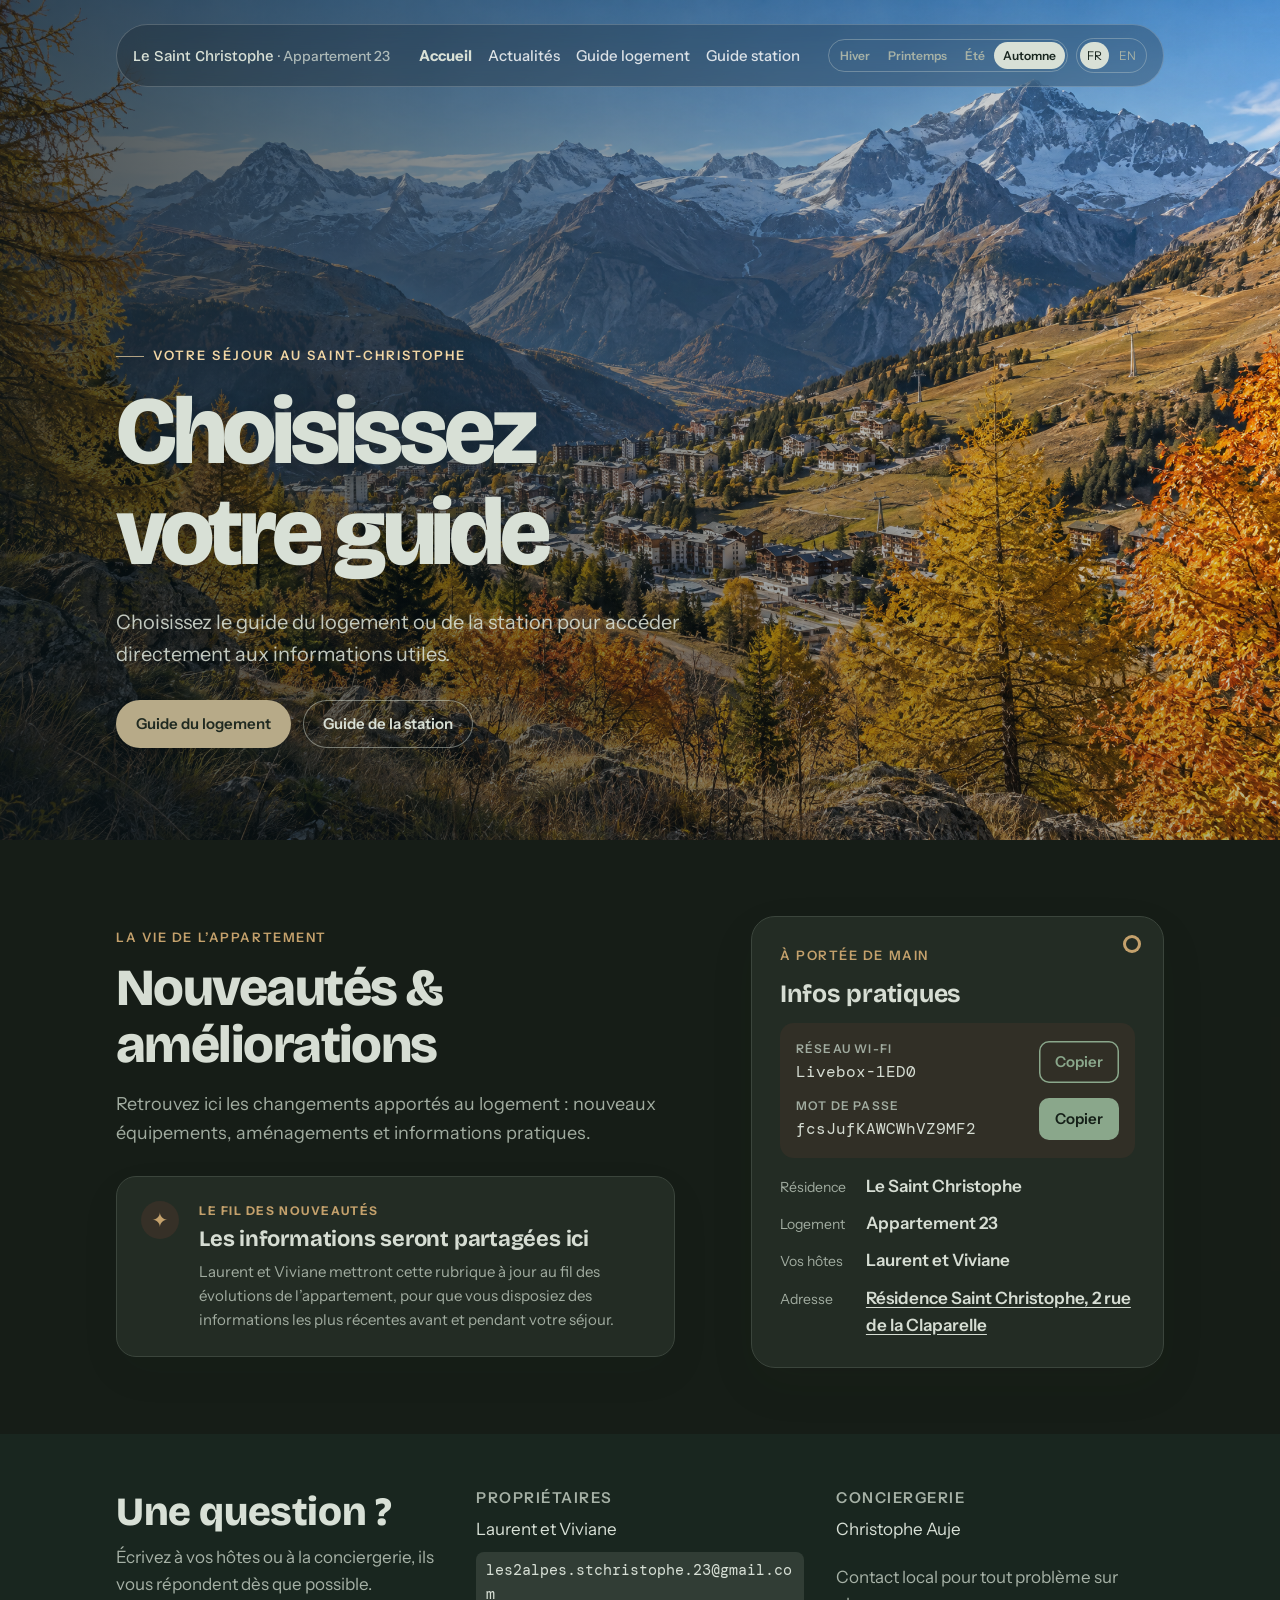
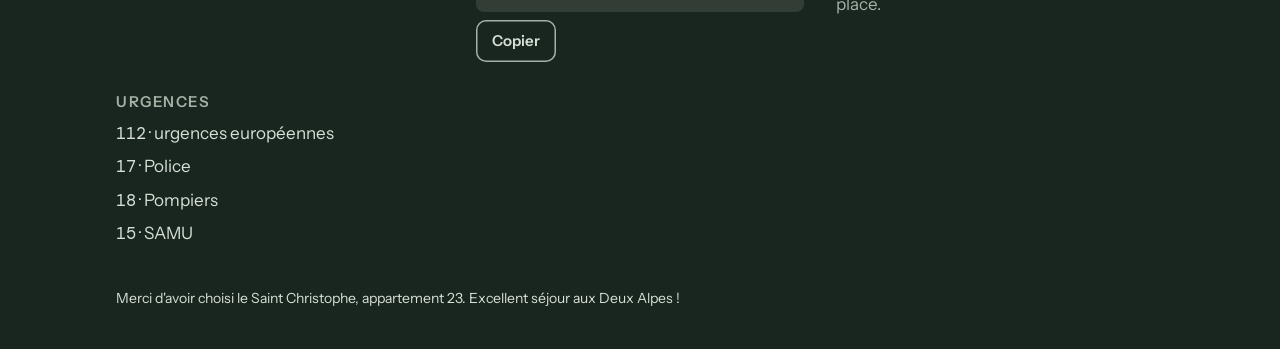
==== index.html @ 8acd06f2 "Add files via upload" ====
<!DOCTYPE html>
<html data-theme="dark" lang="fr"><head><meta charset="utf-8"/><meta content="width=device-width,initial-scale=1,viewport-fit=cover" name="viewport"/><meta content="Choisissez le guide du logement ou de la station, puis consultez les informations essentielles et les nouveautés de l’appartement 23." name="description"/><title>Le 23 — Appartement 23 · Les Deux Alpes</title><link href="https://fonts.googleapis.com" rel="preconnect"/><link crossorigin="" href="https://fonts.gstatic.com" rel="preconnect"/><link href="https://fonts.googleapis.com/css2?family=Bricolage+Grotesque:opsz,wght@12..96,500;12..96,700;12..96,800&amp;family=Instrument+Sans:wght@400;500;600&amp;family=DM+Mono:wght@500&amp;display=swap" rel="stylesheet"/><script src="assets/le23-season.js"></script><link href="assets/le23.css" rel="stylesheet"/></head><body><header class="hero" data-page="home" id="top">
<canvas aria-hidden="true" id="fx"></canvas>
<svg aria-hidden="true" class="ridges" preserveaspectratio="none" viewbox="0 0 1440 150">
<path d="M0,95 L110,48 L200,80 L320,22 L440,84 L550,52 L690,104 L830,38 L950,88 L1090,30 L1220,86 L1330,56 L1440,92 L1440,150 L0,150 Z" fill="var(--r1)"></path>
<g data-only="winter" fill="#FFFFFF" fill-opacity="0.92">
<path d="M110,48 L92,70 L104,65 L112,74 L122,64 L134,70 Z"></path>
<path d="M320,22 L296,52 L310,45 L320,58 L332,44 L346,52 Z"></path>
<path d="M830,38 L808,66 L822,60 L830,72 L842,59 L856,66 Z"></path>
<path d="M1090,30 L1066,60 L1080,53 L1090,66 L1102,52 L1116,60 Z"></path>
</g>
<path d="M0,118 Q180,84 360,112 T740,104 T1100,112 T1440,96 L1440,150 L0,150 Z" fill="var(--r2)"></path>
<path d="M0,142 Q360,118 720,138 T1440,128 L1440,150 L0,150 Z" fill="var(--bg)"></path>
</svg>
<div class="wrap">
<nav aria-label="Sections" class="nav">
<a class="brand" href="index.html#top">Le Saint Christophe <span>· Appartement 23</span></a>
<ul><li><a aria-current="page" href="index.html#top">Accueil</a></li><li><a href="index.html#actualites">Actualités</a></li><li><a href="logement.html#bienvenue">Guide logement</a></li><li><a href="station.html#alentours">Guide station</a></li></ul>
<div class="nav-controls">
<div aria-label="Saison" class="season-switch" role="group">
<button aria-pressed="false" data-season-btn="winter" type="button">Hiver</button>
<button aria-pressed="false" data-season-btn="spring" type="button">Printemps</button>
<button aria-pressed="false" data-season-btn="summer" type="button">Été</button>
<button aria-pressed="false" data-season-btn="autumn" type="button">Automne</button>
</div>
<div aria-label="Language" class="lang-switch" role="group"><button aria-pressed="true" data-lang-btn="fr" type="button">FR</button><button aria-pressed="false" data-lang-btn="en" type="button">EN</button></div>
</div>
</nav>
<div class="hero-grid">
<div class="hero-copy">
<p class="eyebrow">Votre séjour au Saint-Christophe</p>
<h1>Choisissez votre guide</h1>
<p class="lead">Choisissez le guide du logement ou de la station pour accéder directement aux informations utiles.</p>
<div class="hero-actions">
<a class="btn" href="logement.html#bienvenue">Guide du logement</a>
<a class="btn ghost" href="station.html#alentours">Guide de la station</a>
</div>
</div>
</div>
</div>
</header><nav aria-label="Navigation principale mobile" class="mobile-action-bar"><a href="index.html#top">Accueil</a><a href="logement.html#bienvenue">Logement</a><a href="station.html#alentours">Station</a><a href="station.html#urgence">Urgence</a></nav><main><section aria-labelledby="updates-title" class="band updates-section" id="actualites">
<div class="wrap updates-layout">
<div class="updates-copy">
<p class="eyebrow">La vie de l’appartement</p>
<h2 id="updates-title">Nouveautés &amp; améliorations</h2>
<p class="updates-intro">Retrouvez ici les changements apportés au logement : nouveaux équipements, aménagements et informations pratiques.</p>
<article class="update-card">
<span aria-hidden="true" class="update-mark">✦</span>
<div>
<p class="update-kicker">Le fil des nouveautés</p>
<h3>Les informations seront partagées ici</h3>
<p>Laurent et Viviane mettront cette rubrique à jour au fil des évolutions de l’appartement, pour que vous disposiez des informations les plus récentes avant et pendant votre séjour.</p>
</div>
</article>
</div>
<aside aria-label="Wi-Fi et infos du séjour" class="keytag">
<p class="eyebrow">À portée de main</p>
<h2>Infos pratiques</h2>
<div class="wifi-box">
<div class="wifi-row">
<div><small>Réseau Wi-Fi</small><span class="val">Livebox-1ED0</span></div>
<button class="btn ghost" data-copy="Livebox-1ED0" type="button">Copier</button>
</div>
<div class="wifi-row">
<div><small>Mot de passe</small><span class="val">fcsJufKAWCWhVZ9MF2</span></div>
<button class="btn" data-copy="fcsJufKAWCWhVZ9MF2" type="button">Copier</button>
</div>
</div>
<dl>
<dt>Résidence</dt><dd>Le Saint Christophe</dd>
<dt>Logement</dt><dd>Appartement 23</dd>
<dt>Vos hôtes</dt><dd>Laurent et Viviane</dd>
<dt>Adresse</dt><dd><a href="https://www.google.com/maps/dir/?api=1&amp;destination=Residence%20Saint%20Christophe%202%20rue%20de%20la%20Claparelle%2038860%20Les%20Deux%20Alpes" rel="noopener" target="_blank">Résidence Saint Christophe, 2 rue de la Claparelle</a></dd></dl>
</aside>
</div>
</section></main><footer class="contact" id="contact">
<div class="wrap">
<div class="contact-grid">
<div>
<h2>Une question ?</h2>
<p style="margin-top:10px; color: var(--hero-muted)">Écrivez à vos hôtes ou à la conciergerie, ils vous répondent dès que possible.</p>
</div>
<div>
<h3>Propriétaires</h3>
<p>Laurent et Viviane</p>
<div class="copy-line" style="margin-top:8px"><span class="mono">les2alpes.stchristophe.23@gmail.com</span><button class="btn ghost" data-copy="les2alpes.stchristophe.23@gmail.com" type="button">Copier</button></div>
</div>
<div>
<h3>Conciergerie</h3>
<p>Christophe Auje</p>
<p style="margin-top:20px"><span style="color: var(--hero-muted)">Contact local pour tout problème sur place.</span></p>
</div>
<div>
<h3>Urgences</h3>
<ul>
<li><span class="num">112</span> · urgences européennes</li>
<li><span class="num">17</span> · Police</li>
<li><span class="num">18</span> · Pompiers</li>
<li><span class="num">15</span> · SAMU</li>
</ul>
</div>
</div>
<p class="fine">Merci d'avoir choisi le Saint Christophe, appartement 23. Excellent séjour aux Deux Alpes !</p>
</div>
</footer><script src="assets/le23.js"></script><script src="assets/le23-parallax.js"></script></body></html>
---- assets/le23.css ----
:root{color-scheme:light;box-sizing:border-box;padding-top:env(safe-area-inset-top,0px);padding-bottom:env(safe-area-inset-bottom,0px)}html{scroll-padding-top:env(safe-area-inset-top,0px)}body{margin:0;padding:0;font:14px -apple-system,BlinkMacSystemFont,sans-serif;background:#fff;color:#000}img{max-width:100%}[hidden]:not([hidden=until-found i]){display:none!important}




/* Concept : livret d'accueil posé sur les crêtes des 2 Alpes. Bandeau montagne qui change avec la saison (neige l'hiver, soleil l'été), étiquette Wi-Fi en laiton, guide des appareils en onglets, frise d'arrivée. */
:root {
  --bg: #F2F4F0;
  --surface: #FFFFFF;
  --ink: #14261F;
  --muted: #566860;
  --line: #D5DCD4;
  --accent: #1F5E4B;
  --on-accent: #FFFFFF;
  --brass: #B9820F;
  --brass-soft: #F4E7C6;
  --hero-bg: #14304A;
  --hero-ink: #F4F6F8;
  --hero-muted: #B3C7DA;
  --r1: #1D4262;
  --r2: #8FB0C8;
  --font-display: "Bricolage Grotesque", "Trebuchet MS", system-ui, sans-serif;
  --font-body: "Instrument Sans", system-ui, -apple-system, "Segoe UI", sans-serif;
  --font-mono: "DM Mono", ui-monospace, "SFMono-Regular", Menlo, monospace;
}
@media (prefers-color-scheme: dark) {
  :root:not([data-theme="light"]) {
    --bg: #0F1A16; --surface: #16251F; --ink: #E8EEE9; --muted: #9BAFA5; --line: #2A3B34;
    --accent: #6FC4A5; --on-accent: #0F1A16; --brass: #E3B04B; --brass-soft: #3A2F14;
    --hero-bg: #0A1A2B; --hero-ink: #E8EEF3; --hero-muted: #8CA5BC; --r1: #0F2740; --r2: #3A5870;
    color-scheme: dark;
  }
}
:root[data-theme="dark"] {
  --bg: #0F1A16; --surface: #16251F; --ink: #E8EEE9; --muted: #9BAFA5; --line: #2A3B34;
  --accent: #6FC4A5; --on-accent: #0F1A16; --brass: #E3B04B; --brass-soft: #3A2F14;
  --hero-bg: #0A1A2B; --hero-ink: #E8EEF3; --hero-muted: #8CA5BC; --r1: #0F2740; --r2: #3A5870;
  color-scheme: dark;
}
/* Saisons : quatre photos locales des 2 Alpes, choisies automatiquement selon la date. */
:root[data-mode="winter"] { --hero-bg: #14304A; --hero-muted: #B3C7DA; --r1: #1D4262; --r2: #8FB0C8; }
:root[data-mode="summer"] { --hero-bg: #1F6C88; --hero-muted: #D6ECF3; --r1: #2B7E7A; --r2: #4DA066; }
:root[data-season="winter"] { --hero-image: url("les-2-alpes-pistes.jpg"); }
:root[data-season="spring"] { --hero-image: url("les-2-alpes-panorama.jpg"); }
:root[data-season="summer"] { --hero-image: url("les-2-alpes-randonnee.jpg"); }
:root[data-season="autumn"] { --hero-image: url("les-2-alpes-automne-hd.webp"); }
:root[data-season="winter"] { --site-bg: url("les-2-alpes-pistes.jpg"); }
:root[data-season="spring"] { --site-bg: url("les-2-alpes-panorama.jpg"); }
:root[data-season="summer"] { --site-bg: url("les-2-alpes-randonnee.jpg"); }
:root[data-season="autumn"] { --site-bg: url("les-2-alpes-automne-hd.webp"); }
@media (prefers-color-scheme: dark) {
  :root:not([data-theme="light"])[data-season="winter"] { --hero-bg: #0A1A2B; --hero-muted: #8CA5BC; --r1: #0F2740; --r2: #3A5870; }
  :root:not([data-theme="light"])[data-season="summer"] { --hero-bg: #0E3548; --hero-muted: #9FC6D4; --r1: #14485A; --r2: #2B6B49; }
}
:root[data-theme="dark"][data-season="winter"] { --hero-bg: #0A1A2B; --hero-muted: #8CA5BC; --r1: #0F2740; --r2: #3A5870; }
:root[data-theme="dark"][data-season="summer"] { --hero-bg: #0E3548; --hero-muted: #9FC6D4; --r1: #14485A; --r2: #2B6B49; }

:root[data-mode="winter"] [data-only="summer"],
:root[data-mode="summer"] [data-only="winter"] { display: none !important; }

*, *::before, *::after { box-sizing: border-box; }
html { scroll-behavior: smooth; }
html { background: var(--bg); }
body {
  position: relative; isolation: isolate; background: transparent; color: var(--ink);
  font-family: var(--font-body); font-size: 17px; line-height: 1.6;
}
body::before { content: ""; position: fixed; inset: 0; z-index: -1; pointer-events: none; background-image: linear-gradient(rgba(242,244,240,.54), rgba(242,244,240,.54)), var(--site-bg); background-size: cover; background-position: center; opacity: .68; }
:root[data-theme="dark"] body::before { background-image: linear-gradient(rgba(15,26,22,.62), rgba(15,26,22,.62)), var(--site-bg); }
.band:not(.alt) { background-color: color-mix(in srgb, var(--bg) 70%, transparent); }

h1, h2, h3 { font-family: var(--font-display); line-height: 1.1; margin: 0; text-wrap: balance; letter-spacing: -0.01em; }
p { margin: 0; }
a { color: var(--accent); }
:focus-visible { outline: 3px solid var(--brass); outline-offset: 3px; border-radius: 4px; }

.wrap {
  width: 100%; max-width: 1080px; margin-inline: auto;
  padding-left: max(16px, env(safe-area-inset-left, 0px));
  padding-right: max(16px, env(safe-area-inset-right, 0px));
}
.band { padding-block: 72px; }
.eyebrow {
  font-size: 13px; font-weight: 600; letter-spacing: 0.12em; text-transform: uppercase;
  color: var(--brass); margin-bottom: 12px;
}
.section-head { display: grid; gap: 12px; margin-bottom: 36px; max-width: 62ch; }
.section-head h2 { font-size: clamp(30px, 5vw, 44px); font-weight: 800; }
.section-head p { color: var(--muted); }
.alt { background: color-mix(in srgb, var(--accent) 7%, var(--bg)); }

/* Hero */
.hero .eyebrow { display: inline-flex; align-items: center; gap: 9px; }
.hero .eyebrow::before { content: ""; width: 28px; height: 1px; background: currentColor; opacity: .7; }
.hero h1 { text-shadow: 0 4px 24px rgba(0,0,0,.22); }
.hero .facts li { background: rgba(255,255,255,.08); backdrop-filter: blur(8px); }
.hero { background: var(--hero-bg); color: var(--hero-ink); padding-block: 28px 150px; position: relative; overflow: hidden; isolation: isolate; background-image: linear-gradient(90deg, rgba(8, 23, 31, .82) 0%, rgba(8, 23, 31, .55) 46%, rgba(8, 23, 31, .18) 100%), var(--hero-image); background-size: cover; background-position: center; transition: background-image .6s ease, background-color .6s ease; }
.hero > .wrap { position: relative; z-index: 1; }
.ridges { position: absolute; left: 0; right: 0; bottom: -1px; width: 100%; height: 150px; z-index: 0; display: block; }
#fx { position: absolute; inset: 0; width: 100%; height: 100%; z-index: 0; pointer-events: none; }
.nav { display: flex; flex-wrap: wrap; gap: 10px 22px; align-items: center; justify-content: space-between; margin-bottom: 56px; }
.brand { font-family: var(--font-display); font-weight: 800; font-size: 20px; }
.nav ul { display: flex; flex-wrap: wrap; gap: 4px 18px; list-style: none; margin: 0; padding: 0; }
.nav a { color: var(--hero-muted); text-decoration: none; font-size: 15px; font-weight: 500; }
.nav a:hover { color: var(--hero-ink); }
.season-switch { display: inline-flex; border: 1px solid color-mix(in srgb, var(--hero-ink) 32%, transparent); border-radius: 999px; padding: 3px; }
.season-switch button { font: inherit; font-size: 14px; font-weight: 600; background: none; border: 0; color: var(--hero-muted); padding: 5px 16px; border-radius: 999px; cursor: pointer; }
.season-switch button[aria-pressed="true"] { background: var(--hero-ink); color: var(--hero-bg); }
.hero-grid { display: grid; grid-template-columns: minmax(0, 1.25fr) minmax(0, 1fr); gap: 48px; align-items: center; }
.hero h1 { font-size: clamp(42px, 7.4vw, 78px); font-weight: 800; letter-spacing: -0.03em; }
.hero .lead { margin-top: 20px; color: var(--hero-muted); max-width: 46ch; font-size: 19px; }
.hero .facts { display: flex; flex-wrap: wrap; gap: 8px; margin-top: 28px; padding: 0; list-style: none; }
.hero .facts li { border: 1px solid color-mix(in srgb, var(--hero-ink) 28%, transparent); border-radius: 999px; padding: 6px 14px; font-size: 14px; }

.keytag {
  background: var(--surface); color: var(--ink); border-radius: 22px; padding: 28px;
  position: relative; display: grid; gap: 18px; min-width: 0;
  box-shadow: 0 18px 40px rgba(0,0,0,0.28);
}
.keytag::before {
  content: ""; position: absolute; top: 18px; right: 22px; width: 18px; height: 18px;
  border-radius: 50%; background: var(--hero-bg); box-shadow: inset 0 0 0 3px var(--brass);
}
.keytag h2 { font-size: 22px; font-weight: 700; }
.keytag dl { margin: 0; display: grid; grid-template-columns: auto minmax(0, 1fr); gap: 10px 20px; align-items: baseline; }
.keytag dt { color: var(--muted); font-size: 14px; }
.keytag dd { margin: 0; font-weight: 600; }
.wifi-box { display: grid; gap: 10px; background: var(--brass-soft); border-radius: 14px; padding: 16px; }
.wifi-box small { display: block; font-size: 12px; letter-spacing: .1em; text-transform: uppercase; color: var(--muted); font-weight: 600; }
.wifi-row { display: flex; align-items: center; justify-content: space-between; gap: 10px; flex-wrap: wrap; }
.wifi-row .val { font-family: var(--font-mono); font-size: 16px; overflow-wrap: anywhere; min-width: 0; }

.btn {
  font: inherit; font-weight: 600; font-size: 15px; cursor: pointer;
  background: var(--accent); color: var(--on-accent); border: 0; border-radius: 10px; padding: 9px 16px;
}
.btn.ghost { background: transparent; color: var(--accent); box-shadow: inset 0 0 0 1.5px var(--accent); }
.btn:hover { filter: brightness(1.08); }
.btn[data-done="true"] { background: var(--brass); color: #fff; }


/* Galerie photo : visuels locaux haute définition, avec recadrage propre et léger zoom au survol. */
.photo-gallery { padding-top: 18px; }
.photo-gallery .section-head { margin-bottom: 22px; }
.photo-grid { display: grid; grid-template-columns: 1.15fr .85fr .85fr; gap: 14px; }
.photo-card { margin: 0; min-width: 0; overflow: hidden; background: var(--surface); border: 1px solid var(--line); border-radius: 18px; box-shadow: 0 12px 30px rgba(20,38,31,.08); }
.photo-card img { display: block; width: 100%; height: 210px; object-fit: cover; transition: transform .55s ease; }
.photo-card:first-child img { height: 290px; }
.photo-card:hover img { transform: scale(1.035); }
.photo-card figcaption { padding: 13px 15px 15px; color: var(--muted); font-size: 14px; }
.photo-card figcaption strong { display: block; margin-bottom: 3px; color: var(--ink); font-family: var(--font-display); font-size: 16px; }
.photo-feature { display: grid; grid-template-columns: minmax(0, 1.2fr) minmax(220px, .8fr); gap: 22px; align-items: stretch; margin-top: 22px; }
.photo-feature img { width: 100%; height: 220px; display: block; object-fit: cover; border-radius: 18px; box-shadow: 0 12px 28px rgba(20,38,31,.12); }
.photo-feature figcaption { display: grid; align-content: center; padding: 22px; border-radius: 18px; background: var(--surface); border: 1px solid var(--line); color: var(--muted); }
.photo-feature figcaption strong { display: block; margin-bottom: 7px; color: var(--ink); font-family: var(--font-display); font-size: 22px; }
@media (max-width: 760px) { .photo-grid, .photo-feature { grid-template-columns: 1fr; } .photo-card img, .photo-card:first-child img, .photo-feature img { height: 220px; } }
@media (prefers-reduced-motion: reduce) { .photo-card img { transition: none; } }
:root[data-season="winter"] [data-photo-season]:not([data-photo-season="winter"]),
:root[data-season="spring"] [data-photo-season]:not([data-photo-season="spring"]),
:root[data-season="summer"] [data-photo-season]:not([data-photo-season="summer"]),
:root[data-season="autumn"] [data-photo-season]:not([data-photo-season="autumn"]) { display: none !important; }
.photo-gallery .photo-card img { height: clamp(260px, 38vw, 440px); }
.photo-gallery .photo-card { max-width: 940px; margin-inline: auto; }


.photo-grid-extra { grid-template-columns: repeat(3, minmax(0, 1fr)); max-width: none !important; }
.photo-grid-extra .photo-card img, .photo-grid-extra .photo-card:first-child img { height: 250px; }
@media (max-width: 760px) { .photo-grid-extra { grid-template-columns: 1fr; } .photo-grid-extra .photo-card img, .photo-grid-extra .photo-card:first-child img { height: 230px; } }


.photo-controls { display: flex; flex-wrap: wrap; align-items: center; gap: 8px; margin-top: 16px; }
.photo-controls button { font: inherit; border: 1px solid var(--line); border-radius: 999px; padding: 7px 12px; background: var(--surface); color: var(--ink); cursor: pointer; }
.photo-controls button:hover { border-color: var(--accent); color: var(--accent); }
#photo-indicator { color: var(--muted); font-size: 14px; min-width: 86px; }
body::before { transition: opacity .38s ease; }
body.photo-changing::before { opacity: 0; }
.weather-live { display: grid; grid-template-columns: minmax(0,1fr) auto; gap: 20px; align-items: center; margin-bottom: 18px; padding: 22px; border: 1px solid var(--line); border-radius: 16px; background: var(--surface); }
.weather-live h3 { margin: 7px 0 5px; font-size: 27px; }
.weather-value { font-family: var(--font-display); font-size: 42px; font-weight: 800; color: var(--accent); white-space: nowrap; }
.weather-meta { color: var(--muted); font-size: 14px; }
.weather-live-actions { display: flex; flex-wrap: wrap; gap: 9px; margin-top: 14px; }
.weather-live-actions a { text-decoration: none; }
.mobile-action-bar { display: none; }
@media (max-width: 760px) {
  body { padding-bottom: 76px; }
  .weather-live { grid-template-columns: 1fr; }
  .mobile-action-bar { position: fixed; z-index: 50; display: grid; grid-template-columns: repeat(4, 1fr); gap: 5px; left: 0; right: 0; bottom: 0; padding: 8px max(8px, env(safe-area-inset-left)) calc(8px + env(safe-area-inset-bottom, 0px)) max(8px, env(safe-area-inset-right)); background: color-mix(in srgb, var(--surface) 94%, transparent); border-top: 1px solid var(--line); box-shadow: 0 -8px 22px rgba(20,38,31,.12); backdrop-filter: blur(12px); }
  .mobile-action-bar a { min-width: 0; padding: 8px 4px; border-radius: 9px; color: var(--accent); text-align: center; text-decoration: none; font-size: 11px; font-weight: 700; line-height: 1.15; }
  .mobile-action-bar a:last-child { color: #fff; background: #B42318; }
}

/* Mot de bienvenue */
.letter { display: grid; grid-template-columns: minmax(0, 0.8fr) minmax(0, 1.4fr); gap: 56px; align-items: start; }
.letter h2 { font-size: clamp(34px, 5.4vw, 54px); font-weight: 800; }
.letter .body { display: grid; gap: 18px; font-size: 20px; line-height: 1.6; max-width: 56ch; }
.letter .body p:first-child { font-family: var(--font-display); font-weight: 700; font-size: 26px; line-height: 1.25; }
.sign { font-family: var(--font-display); font-weight: 800; font-size: 22px; }
.mail-line { display: flex; flex-wrap: wrap; gap: 8px; align-items: center; }

/* Arrivée : frise */
.steps { list-style: none; margin: 0; padding: 0; display: grid; gap: 0; max-width: 760px; }
.step { display: grid; grid-template-columns: 84px minmax(0, 1fr); gap: 20px; position: relative; padding-bottom: 36px; }
.step:last-child { padding-bottom: 0; }
.step::before { content: ""; position: absolute; left: 41px; top: 44px; bottom: 0; width: 2px; background: var(--line); }
.step:last-child::before { display: none; }
.when {
  width: 84px; height: 44px; border-radius: 12px; background: var(--accent); color: var(--on-accent);
  display: grid; place-items: center; font-family: var(--font-mono); font-size: 13px; position: relative; z-index: 1;
}
.step h3 { font-size: 22px; font-weight: 700; margin-bottom: 6px; padding-top: 6px; }
.step p { color: var(--muted); }
.step p strong { color: var(--ink); }

/* Cartes génériques */
.cards { display: grid; grid-template-columns: repeat(auto-fit, minmax(min(100%, 290px), 1fr)); gap: 16px; }
.card { background: var(--surface); border: 1px solid var(--line); border-radius: 16px; padding: 24px; display: grid; gap: 10px; align-content: start; min-width: 0; }
.card h3 { font-size: 20px; font-weight: 700; }
.card p, .card li { color: var(--muted); font-size: 16px; }
.card ul { margin: 0; padding-left: 18px; display: grid; gap: 4px; }
.card .tag { font-size: 12px; letter-spacing: .1em; text-transform: uppercase; font-weight: 600; color: var(--brass); }
.mono { font-family: var(--font-mono); font-size: 15px; color: var(--ink); background: var(--bg); border-radius: 8px; padding: 6px 10px; display: inline-block; overflow-wrap: anywhere; }
.copy-line { display: flex; flex-wrap: wrap; gap: 8px; align-items: center; }

/* Guide des appareils */
.energy { display: flex; flex-wrap: wrap; align-items: center; gap: 8px 16px; background: var(--brass-soft); border-radius: 14px; padding: 14px 18px; margin-bottom: 24px; }
.energy b { font-family: var(--font-display); font-size: 17px; }
.energy .slot { font-family: var(--font-mono); font-size: 15px; background: var(--surface); border-radius: 8px; padding: 3px 10px; }
.guide { display: grid; grid-template-columns: 240px minmax(0, 1fr); gap: 24px; align-items: start; }
.tablist { display: grid; gap: 6px; }
.tab { font: inherit; text-align: left; cursor: pointer; background: transparent; color: var(--ink); border: 1px solid var(--line); border-radius: 12px; padding: 12px 16px; display: grid; gap: 0; }
.tab span { font-family: var(--font-display); font-weight: 700; font-size: 17px; }
.tab small { color: var(--muted); font-size: 13px; }
.tab:hover { border-color: var(--accent); }
.tab[aria-selected="true"] { background: var(--accent); color: var(--on-accent); border-color: var(--accent); }
.tab[aria-selected="true"] small { color: color-mix(in srgb, var(--on-accent) 80%, transparent); }
.panel { background: var(--surface); border: 1px solid var(--line); border-radius: 18px; padding: 32px; min-width: 0; display: grid; gap: 20px; }
.panel h3 { font-size: 28px; font-weight: 800; }
.panel .brandtag { font-family: var(--font-mono); font-size: 13px; color: var(--muted); display: block; margin-top: 6px; }
.mini-steps { list-style: none; margin: 0; padding: 0; display: grid; gap: 14px; counter-reset: s; }
.mini-steps > li { counter-increment: s; display: grid; grid-template-columns: 34px minmax(0, 1fr); gap: 14px; align-items: start; }
.mini-steps > li::before { content: counter(s); width: 34px; height: 34px; border-radius: 50%; background: color-mix(in srgb, var(--accent) 14%, var(--surface)); color: var(--accent); display: grid; place-items: center; font-family: var(--font-mono); font-size: 14px; }
.mini-steps b { display: block; }
.mini-steps span, .panel p { color: var(--muted); }
.mini-steps ul { margin: 6px 0 0; padding-left: 18px; color: var(--muted); display: grid; gap: 2px; }
.tip { background: var(--brass-soft); border-radius: 12px; padding: 14px 18px; display: grid; gap: 2px; }
.tip b { font-size: 12px; letter-spacing: .1em; text-transform: uppercase; color: var(--brass); }
.tip span { color: var(--ink); }
.stats { display: grid; grid-template-columns: repeat(auto-fit, minmax(min(100%, 200px), 1fr)); gap: 12px; }
.stat { background: color-mix(in srgb, var(--accent) 9%, var(--surface)); border-radius: 14px; padding: 16px 18px; display: grid; gap: 2px; }
.stat b { font-family: var(--font-display); font-size: 40px; line-height: 1; font-weight: 800; color: var(--accent); }
.stat span { color: var(--muted); font-size: 15px; }
.modes { display: grid; grid-template-columns: repeat(auto-fit, minmax(min(100%, 200px), 1fr)); gap: 12px; }
.mode { border: 1px solid var(--line); border-radius: 12px; padding: 14px 16px; display: grid; gap: 2px; }
.mode b { font-family: var(--font-display); font-size: 17px; }
.mode span { color: var(--muted); font-size: 15px; }
.zones { display: grid; gap: 10px; }
.zones div { display: grid; grid-template-columns: 130px minmax(0, 1fr); gap: 12px; padding-top: 10px; border-top: 1px solid var(--line); }
.zones b { font-family: var(--font-display); }
.zones span { color: var(--muted); }

/* Local à skis */
.three { display: grid; grid-template-columns: repeat(auto-fit, minmax(min(100%, 260px), 1fr)); gap: 16px; }

/* Règles */
.rules { display: grid; grid-template-columns: repeat(auto-fit, minmax(min(100%, 320px), 1fr)); gap: 0 40px; list-style: none; padding: 0; margin: 0; }
.rules li { display: grid; grid-template-columns: 110px minmax(0, 1fr); gap: 16px; padding: 16px 0; border-top: 1px solid var(--line); }
.rules b { font-family: var(--font-display); font-size: 18px; }
.rules span { color: var(--muted); }

/* Inventaire */
.rooms { display: grid; grid-template-columns: repeat(auto-fit, minmax(min(100%, 300px), 1fr)); gap: 16px; }
.room { background: var(--surface); border: 1px solid var(--line); border-radius: 16px; padding: 24px; display: grid; gap: 14px; align-content: start; min-width: 0; }
.room h3 { font-size: 21px; font-weight: 800; }
.room h4 { margin: 0; font-size: 12px; letter-spacing: .1em; text-transform: uppercase; color: var(--brass); font-weight: 600; }
.room ul { margin: 0; padding-left: 18px; display: grid; gap: 3px; color: var(--muted); font-size: 16px; }
.room .grp { display: grid; gap: 6px; }
.note { margin: 28px 0 0; max-width: 62ch; font-family: var(--font-display); font-size: 22px; line-height: 1.3; font-weight: 700; }

/* Autour */
.around { display: grid; grid-template-columns: repeat(auto-fit, minmax(min(100%, 230px), 1fr)); gap: 16px; }
.spot { border-top: 3px solid var(--brass); padding-top: 14px; display: grid; gap: 4px; align-content: start; }
.spot .dist { font-family: var(--font-mono); font-size: 14px; color: var(--accent); }
.spot h3 { font-size: 19px; font-weight: 700; }
.spot p { color: var(--muted); font-size: 16px; }


/* Adresses utiles autour de la résidence */
.address-grid { display: grid; grid-template-columns: repeat(auto-fit, minmax(min(100%, 270px), 1fr)); gap: 14px; margin-top: 30px; }
.address-card { display: grid; gap: 8px; padding: 20px; background: var(--surface); border: 1px solid var(--line); border-radius: 16px; box-shadow: 0 10px 24px rgba(20,38,31,.06); }
.address-card .address-type { color: var(--brass); font-size: 12px; font-weight: 700; letter-spacing: .1em; text-transform: uppercase; }
.address-card h3 { font-size: 20px; }
.address-card p { color: var(--muted); font-size: 15px; }
.address-card address { color: var(--ink); font-style: normal; font-size: 15px; line-height: 1.45; }
.address-card .map-link { justify-self: start; margin-top: 4px; color: var(--accent); font-size: 14px; font-weight: 700; text-decoration: none; }
.address-card .map-link:hover { text-decoration: underline; }
.address-note { margin-top: 18px; color: var(--muted); font-size: 14px; }


.address-category { margin-top: 34px; }
.address-category:first-of-type { margin-top: 28px; }
.address-category > h3 { display: flex; align-items: center; gap: 10px; margin: 0 0 14px; font-family: var(--font-display); font-size: 24px; }
.address-category h3::before { content: ""; width: 28px; height: 3px; border-radius: 99px; background: var(--brass); }
.address-category .address-grid { margin-top: 0; }
.near-badge { display: inline-block; margin-left: 6px; padding: 3px 8px; border-radius: 99px; background: var(--brass-soft); color: var(--brass); font: 600 11px var(--font-body); letter-spacing: .04em; vertical-align: middle; }
.skipass-note { margin: 14px 0 0; padding: 14px 16px; border-radius: 12px; background: var(--brass-soft); color: var(--ink); font-size: 15px; }
.skipass-note a { color: var(--accent); font-weight: 700; }


.distance-group { margin-top: 34px; }
.distance-group:first-of-type { margin-top: 28px; }
.distance-group > h3 { display: flex; align-items: center; gap: 10px; margin: 0 0 14px; font-family: var(--font-display); font-size: 24px; }
.distance-group > h3::before { content: ""; width: 28px; height: 3px; border-radius: 99px; background: var(--brass); }
.distance-group .address-grid { margin-top: 0; }
.distance-label { display: inline-block; margin-left: auto; padding: 5px 10px; border-radius: 99px; background: var(--brass-soft); color: var(--brass); font: 600 12px var(--font-body); white-space: nowrap; }


.category-section { margin-top: 34px; }
.category-section:first-of-type { margin-top: 28px; }
.category-section > h3 { display: flex; align-items: center; gap: 10px; margin: 0 0 14px; font-family: var(--font-display); font-size: 24px; }
.category-section > h3::before { content: ""; width: 28px; height: 3px; border-radius: 99px; background: var(--brass); }
.category-section .address-grid { margin-top: 0; }
.distance-chip { display: inline-block; margin: 6px 0 0; width: max-content; padding: 4px 9px; border-radius: 99px; background: var(--brass-soft); color: var(--brass); font: 600 12px var(--font-body); }

/* Avis */
.feedback { display: grid; grid-template-columns: minmax(0, 1.2fr) minmax(0, 1fr); gap: 32px; align-items: center; }
.feedback .big { font-family: var(--font-display); font-weight: 800; font-size: clamp(28px, 4.4vw, 40px); line-height: 1.15; text-wrap: balance; }
.feedback .card { padding: 28px; }


/* Module d’avis compact et repliable */
.review-embed { margin-top: 22px; border: 1px solid var(--line); border-radius: 16px; background: var(--surface); overflow: hidden; }
.review-embed summary { cursor: pointer; padding: 17px 20px; color: var(--ink); font-family: var(--font-display); font-weight: 700; font-size: 18px; }
.review-embed summary::marker { color: var(--brass); }
.review-form { display: grid; gap: 13px; padding: 0 20px 20px; }
.review-form label { display: grid; gap: 6px; color: var(--muted); font-size: 14px; font-weight: 600; }
.review-form input, .review-form select, .review-form textarea { width: 100%; border: 1px solid var(--line); border-radius: 9px; padding: 10px 12px; background: var(--bg); color: var(--ink); font: inherit; }
.review-form textarea { min-height: 104px; resize: vertical; }
.review-form .form-row { display: grid; grid-template-columns: 1fr 1fr; gap: 12px; }
.review-status { color: var(--accent); font-size: 14px; min-height: 1.4em; }
.review-list { display: grid; gap: 10px; margin-top: 15px; }
.review-item { padding: 13px 15px; border: 1px solid var(--line); border-radius: 12px; background: color-mix(in srgb, var(--accent) 5%, var(--surface)); }
.review-item .review-meta { display: flex; flex-wrap: wrap; gap: 8px; align-items: center; margin-bottom: 5px; color: var(--muted); font-size: 13px; }
.review-item .review-stars { color: var(--brass); letter-spacing: .08em; }
.review-item p { color: var(--ink); font-size: 15px; }
.review-empty { color: var(--muted); font-size: 14px; }
@media (max-width: 560px) { .review-form .form-row { grid-template-columns: 1fr; } }


.address-filter { display: flex; align-items: end; gap: 12px; margin: 24px 0 8px; padding: 15px 17px; border: 1px solid var(--line); border-radius: 14px; background: var(--surface); }
.address-filter label { display: grid; gap: 6px; color: var(--muted); font-size: 14px; font-weight: 700; flex: 1; }
.address-filter select { width: 100%; border: 1px solid var(--line); border-radius: 9px; padding: 11px 12px; background: var(--bg); color: var(--ink); font: inherit; }
.address-filter-note { margin: 0; color: var(--muted); font-size: 13px; }
.category-section.is-hidden { display: none; }
@media (max-width: 560px) { .address-filter { display: block; } .address-filter-note { margin-top: 9px; } }


.mobility-section { padding-top: 18px; }
.mobility-hero { width: 100%; display: block; aspect-ratio: 3 / 1; object-fit: cover; border-radius: 18px; box-shadow: 0 14px 34px rgba(20,38,31,.12); margin: 20px 0 22px; }
.mobility-grid { display: grid; grid-template-columns: repeat(2, minmax(0, 1fr)); gap: 18px; }
.mobility-card { padding: 22px; border: 1px solid var(--line); border-radius: 16px; background: var(--surface); }
.mobility-card h3 { margin: 8px 0 10px; font-family: var(--font-display); font-size: 24px; }
.mobility-card address { margin: 12px 0; color: var(--muted); font-style: normal; line-height: 1.65; }
.mobility-actions { display: flex; flex-wrap: wrap; gap: 9px; margin-top: 16px; }
.mobility-actions a { text-decoration: none; }
@media (max-width: 760px) { .mobility-grid { grid-template-columns: 1fr; } .mobility-hero { aspect-ratio: 2.2 / 1; } }


.interactive-map { margin-top: 24px; border: 1px solid var(--line); border-radius: 18px; overflow: hidden; background: var(--surface); box-shadow: 0 14px 34px rgba(20,38,31,.12); }
.interactive-map iframe { display: block; width: 100%; height: 620px; border: 0; }
.interactive-map-fallback { display: flex; align-items: center; justify-content: space-between; gap: 18px; padding: 16px 18px; border-top: 1px solid var(--line); }
.interactive-map-fallback p { margin: 0; color: var(--muted); font-size: 14px; }
.navette-card { display: grid; grid-template-columns: 1fr auto; gap: 20px; align-items: center; margin-top: 22px; padding: 22px; border: 1px solid var(--line); border-radius: 16px; background: var(--surface); }
.navette-card h3 { margin: 7px 0 8px; font-family: var(--font-display); font-size: 24px; }
.navette-actions { display: flex; flex-wrap: wrap; gap: 9px; }
.navette-actions a { text-decoration: none; }
@media (max-width: 760px) { .interactive-map iframe { height: 520px; } .interactive-map-fallback, .navette-card { display: block; } .interactive-map-fallback .btn, .navette-actions { margin-top: 12px; } }


.map-preview { position: relative; display: block; overflow: hidden; color: #fff; text-decoration: none; background: #1d2948; }
.map-preview img { display: block; width: 100%; aspect-ratio: 3 / 1; object-fit: cover; opacity: .9; transition: transform .35s ease, opacity .35s ease; }
.map-preview span { position: absolute; left: 50%; top: 50%; transform: translate(-50%, -50%); padding: 12px 17px; border-radius: 999px; background: rgba(20, 30, 56, .9); font-weight: 800; white-space: nowrap; }
.map-preview:hover img { transform: scale(1.025); opacity: 1; }
@media (max-width: 560px) { .map-preview img { aspect-ratio: 2.2 / 1; } .map-preview span { font-size: 13px; } }


.quick-band { padding-block: 22px; background: var(--surface); border-bottom: 1px solid var(--line); }
.quick-actions { display: flex; flex-wrap: wrap; gap: 10px; align-items: center; }
.quick-actions .btn { text-decoration: none; }
.btn.danger { background: #B42318; color: #fff; }
.btn.danger:hover { background: #8F1D14; }
.lang-switch { display: inline-flex; gap: 3px; margin-left: 8px; border: 1px solid color-mix(in srgb, var(--hero-ink) 32%, transparent); border-radius: 999px; padding: 3px; }
.lang-switch button { font: inherit; font-size: 13px; border: 0; border-radius: 999px; padding: 5px 9px; cursor: pointer; color: var(--hero-muted); background: transparent; }
.lang-switch button[aria-pressed="true"] { color: var(--hero-bg); background: var(--hero-ink); }
.tool-grid { display: grid; grid-template-columns: repeat(auto-fit, minmax(min(100%, 240px), 1fr)); gap: 14px; }
.tool-card { padding: 20px; border: 1px solid var(--line); border-radius: 16px; background: var(--surface); }
.tool-card h3 { font-size: 22px; margin: 8px 0 8px; }
.tool-card p { color: var(--muted); }
.tool-card .btn { display: inline-block; margin-top: 14px; text-decoration: none; }
.live-links { display: flex; flex-wrap: wrap; gap: 9px; margin-top: 18px; }
.live-links a { text-decoration: none; }
.today-list, .arrival-list { list-style: none; padding: 0; margin: 0; display: grid; gap: 9px; }
.today-list label, .arrival-list label { display: grid; grid-template-columns: 24px minmax(0,1fr); gap: 10px; align-items: start; padding: 11px 13px; border: 1px solid var(--line); border-radius: 10px; background: var(--bg); cursor: pointer; }
.today-list input, .arrival-list input { width: 19px; height: 19px; margin-top: 2px; accent-color: var(--accent); }
.today-list input:checked + span, .arrival-list input:checked + span { color: var(--muted); text-decoration: line-through; }
.issue-card { max-width: 760px; }
.issue-form { display: grid; gap: 12px; margin-top: 16px; }
.issue-form label { display: grid; gap: 6px; color: var(--muted); font-size: 14px; font-weight: 600; }
.issue-form select, .issue-form textarea { width: 100%; border: 1px solid var(--line); border-radius: 9px; padding: 10px 12px; background: var(--bg); color: var(--ink); font: inherit; }
.issue-form textarea { min-height: 100px; resize: vertical; }
.issue-status { min-height: 1.4em; color: var(--accent); font-size: 14px; }
.urgent-box { padding: 24px; border: 2px solid #B42318; border-radius: 18px; background: color-mix(in srgb, #B42318 7%, var(--surface)); }
.urgent-box h2 { color: #B42318; }
.urgent-grid { display: grid; grid-template-columns: repeat(auto-fit, minmax(160px, 1fr)); gap: 10px; margin-top: 20px; }
.urgent-grid a { display: block; padding: 14px; border-radius: 11px; color: #8F1D14; background: #fff; border: 1px solid #E7A39D; text-decoration: none; font-weight: 700; }
.urgent-grid small { display: block; font-weight: 500; color: var(--muted); margin-top: 3px; }
.score-grid { display: grid; grid-template-columns: repeat(2, minmax(0,1fr)); gap: 10px; }
.score-grid label { display: grid; gap: 5px; color: var(--muted); font-size: 13px; font-weight: 600; }
.score-grid select { border: 1px solid var(--line); border-radius: 9px; padding: 9px 10px; background: var(--bg); color: var(--ink); font: inherit; }
.review-scores { display: flex; flex-wrap: wrap; gap: 8px 12px; margin-top: 8px; color: var(--muted); font-size: 12px; }
@media (max-width: 560px) { .score-grid { grid-template-columns: 1fr; } .lang-switch { margin-left: 0; } }

/* FAQ */
.faq { max-width: 780px; border-bottom: 1px solid var(--line); }
.faq details { border-top: 1px solid var(--line); }
.faq summary {
  list-style: none; cursor: pointer; padding: 20px 0; font-family: var(--font-display); font-weight: 700; font-size: 19px;
  display: flex; justify-content: space-between; gap: 20px; align-items: center;
}
.faq summary::-webkit-details-marker { display: none; }
.faq summary::after { content: "+"; font-size: 26px; font-weight: 500; color: var(--accent); flex: none; line-height: 1; }
.faq details[open] summary::after { content: "–"; }
.faq details p { padding: 0 40px 22px 0; color: var(--muted); }

/* Départ */
.depart { display: grid; grid-template-columns: minmax(0, 1fr) minmax(0, 1fr); gap: 40px; align-items: start; }
.check { list-style: none; margin: 0; padding: 0; display: grid; gap: 10px; }
.check label { display: grid; grid-template-columns: 26px minmax(0,1fr); gap: 12px; align-items: start; background: var(--surface); border: 1px solid var(--line); border-radius: 12px; padding: 14px 16px; cursor: pointer; }
.check input { width: 20px; height: 20px; margin: 2px 0 0; accent-color: var(--accent); }
.check input:checked + span { color: var(--muted); text-decoration: line-through; }
.progress { margin-top: 14px; color: var(--muted); font-size: 15px; }

/* Contact */
.contact { background: var(--hero-bg); color: var(--hero-ink); padding-block: 56px 40px; transition: background-color .6s ease; }
.contact-grid { display: grid; grid-template-columns: repeat(auto-fit, minmax(min(100%, 260px), 1fr)); gap: 32px; }
.contact h2 { font-size: clamp(28px, 4.5vw, 40px); font-weight: 800; }
.contact h3 { font-size: 15px; letter-spacing: .1em; text-transform: uppercase; color: var(--hero-muted); font-family: var(--font-body); font-weight: 600; margin-bottom: 10px; }
.contact p, .contact li { color: var(--hero-ink); }
.contact ul { list-style: none; margin: 0; padding: 0; display: grid; gap: 6px; }
.contact .num { font-family: var(--font-mono); }
.contact .copy-line .mono { background: color-mix(in srgb, var(--hero-ink) 12%, transparent); color: var(--hero-ink); }
.contact .btn.ghost { color: var(--hero-ink); box-shadow: inset 0 0 0 1.5px var(--hero-muted); }
.fine { margin-top: 40px; font-size: 14px; color: var(--hero-muted); }

@media (max-width: 860px) {
  .hero-grid, .depart, .letter, .feedback { grid-template-columns: minmax(0, 1fr); }
  .hero-grid { gap: 36px; }
  .letter { gap: 24px; }
  .band { padding-block: 52px; }
  .nav { margin-bottom: 36px; }
  .guide { grid-template-columns: minmax(0, 1fr); }
  .tablist { display: flex; gap: 8px; overflow-x: auto; padding-bottom: 6px; scroll-snap-type: x proximity; }
  .tab { flex: none; scroll-snap-align: start; }
  .hero { padding-bottom: 100px; }
  .ridges { height: 90px; }
}
@media (max-width: 480px) {
  body { font-size: 16px; }
  .step { grid-template-columns: 66px minmax(0, 1fr); gap: 14px; }
  .step::before { left: 32px; }
  .when { width: 66px; font-size: 12px; }
  .rules li, .zones div { grid-template-columns: minmax(0, 1fr); gap: 2px; }
  .panel { padding: 22px; }
  .panel h3 { font-size: 24px; }
  .letter .body { font-size: 18px; }
  .letter .body p:first-child { font-size: 22px; }
}
@media (prefers-reduced-motion: reduce) { html { scroll-behavior: auto; } .hero, .contact { transition: none; } }
/* Refonte de la couverture : une image saisonnière, une promesse et deux chemins. */
body::before { opacity: 0; background-image: none; }
.hero {
  min-height: min(840px, 94svh); padding-block: 24px 64px; display: flex; align-items: stretch;
  background-image: linear-gradient(90deg, rgba(9,20,24,.74) 0%, rgba(9,20,24,.42) 45%, rgba(9,20,24,.06) 100%), linear-gradient(0deg, rgba(9,20,24,.24), transparent 48%), var(--hero-image);
  background-position: center; background-size: cover;
}
.hero > .wrap { display: flex; flex-direction: column; justify-content: space-between; width: 100%; }
#fx, .ridges { display: none; }
.nav { margin: 0; gap: 14px 22px; padding: 13px 16px; border: 1px solid rgba(255,255,255,.2); border-radius: 999px; background: rgba(12,25,30,.27); backdrop-filter: blur(12px); }
.brand { color: #fff; text-decoration: none; white-space: nowrap; font-size: 17px; }
.brand span { color: rgba(255,255,255,.74); font-family: var(--font-body); font-size: 14px; font-weight: 500; }
.nav ul { gap: 4px 16px; }
.nav a { color: rgba(255,255,255,.82); }
.nav a:hover { color: #fff; }
.nav-controls { display: flex; align-items: center; gap: 8px; }
.season-switch { padding: 2px; }
.season-switch button { padding: 4px 9px; font-size: 12px; }
.lang-switch { margin-left: 0; }
.lang-switch button { padding: 4px 7px; font-size: 12px; }
.hero-grid { display: block; max-width: 790px; margin: auto 0 28px; }
.hero .eyebrow { color: #f1d6a4 !important; font-size: 13px; letter-spacing: .16em; }
.hero .eyebrow { display: block; }
.hero .eyebrow::before { display: inline-block; vertical-align: middle; margin-right: 9px; }
.hero h1 { max-width: 11ch; margin-top: 15px; color: #fff; font-size: clamp(52px, 8.2vw, 96px); line-height: 1.06; letter-spacing: -.045em; text-shadow: 0 4px 30px rgba(0,0,0,.22); }
.hero .lead { max-width: 48ch; margin-top: 22px; color: rgba(255,255,255,.88); font-size: clamp(17px, 1.7vw, 20px); }
.hero-actions { display: flex; flex-wrap: wrap; gap: 12px; margin-top: 30px; }
.hero-actions .btn { min-height: 48px; padding: 12px 20px; border-radius: 999px; text-decoration: none; }
.hero-actions .btn:not(.ghost) { background: #f3dfbf; color: #26372f; }
.hero-actions .btn.ghost { color: #fff; box-shadow: inset 0 0 0 1px rgba(255,255,255,.62); }
.mobile-action-bar { z-index: 20; }
.updates-section { padding-block: 76px 66px; background: var(--bg); }
.updates-layout { display: grid; grid-template-columns: minmax(0,1.15fr) minmax(310px,.85fr); gap: clamp(32px,6vw,76px); align-items: center; }
.updates-copy h2 { max-width: 14ch; font-size: clamp(34px,5vw,52px); font-weight: 800; letter-spacing: -.03em; }
.updates-intro { max-width: 58ch; margin-top: 16px; color: var(--muted); font-size: 18px; }
.update-card { display: grid; grid-template-columns: 42px 1fr; gap: 16px; margin-top: 28px; padding: 24px; border: 1px solid var(--line); border-radius: 20px; background: var(--surface); box-shadow: 0 16px 42px rgba(20,38,31,.06); }
.update-mark { display: grid; width: 38px; height: 38px; place-items: center; border-radius: 50%; background: var(--brass-soft); color: var(--brass); font-size: 20px; }
.update-kicker { margin-bottom: 7px; color: var(--brass); font-size: 12px; font-weight: 700; letter-spacing: .13em; text-transform: uppercase; }
.update-card h3 { margin-bottom: 9px; font-size: 22px; }
.update-card div > p:last-child { color: var(--muted); font-size: 15px; }
.updates-section .keytag { gap: 15px; border: 1px solid var(--line); border-radius: 24px; box-shadow: 0 18px 46px rgba(20,38,31,.08); }
.updates-section .keytag > .eyebrow { margin: 0; }
.updates-section .keytag h2 { font-size: 25px; }
.updates-section .keytag::before { background: var(--surface); }
.updates-section .wifi-box { background: color-mix(in srgb, var(--brass-soft) 75%, var(--surface)); }
@media (max-width: 1020px) {
  .nav { border-radius: 22px; justify-content: center; }
  .nav ul { order: 3; width: 100%; justify-content: center; }
  .brand { margin-right: auto; }
  .nav-controls { margin-left: auto; }
}
@media (max-width: 760px) {
  .hero { min-height: min(760px, 92svh); padding-block: 14px 42px; background-position: 55% center; }
  .nav { padding: 12px; gap: 10px; border-radius: 18px; }
  .brand { font-size: 15px; }
  .brand span { display: block; font-size: 12px; }
  .nav ul { display: none; }
  .nav-controls { gap: 5px; }
  .season-switch button { padding-inline: 6px; font-size: 11px; }
  .lang-switch button { padding-inline: 5px; }
  .hero-grid { margin-bottom: 48px; }
  .hero .eyebrow { font-size: 11px; letter-spacing: .1em; }
  .hero h1 { font-size: clamp(48px, 13vw, 72px); }
  .hero .lead { max-width: 34ch; font-size: 17px; }
  .hero-actions { gap: 9px; margin-top: 23px; }
  .hero-actions .btn { padding: 10px 15px; font-size: 14px; }
  .updates-layout { grid-template-columns: 1fr; gap: 30px; }
  .updates-section { padding-block: 52px; }
  .updates-copy h2 { max-width: 17ch; }
  .update-card { padding: 19px; }
}
@media (max-width: 420px) {
  .nav { align-items: flex-start; }
  .nav-controls { max-width: 100%; }
  .season-switch button { padding-inline: 5px; }
  .hero-actions .btn { flex: 1 1 auto; text-align: center; }
}




/* Navigation and page separation */
.nav ul a[aria-current="page"] { color: var(--hero-ink); font-weight: 700; }
.page-hero { min-height: 0 !important; display: block !important; padding-bottom: 28px; }
.page-hero .nav { margin-bottom: 14px; }
.page-hero .hero-grid { display: block; padding-block: 20px 24px; }
.page-hero .hero-copy { max-width: 780px; }
.page-hero h1 { font-size: clamp(38px, 6vw, 62px); }
.page-hero .lead { max-width: 62ch; }
.page-hero .ridges { height: 92px; }
.page-directory { padding-top: 50px; }
.page-link-grid { display: grid; grid-template-columns: repeat(2, minmax(0, 1fr)); gap: 18px; }
.page-link-card { display: grid; align-content: start; gap: 14px; min-height: 210px; padding: 26px; border-radius: 20px; background: var(--surface); border: 1px solid var(--line); box-shadow: 0 12px 30px rgba(20,38,31,.08); color: var(--ink); text-decoration: none; transition: transform .2s ease, box-shadow .2s ease; }
.page-link-card:hover { transform: translateY(-3px); box-shadow: 0 18px 38px rgba(20,38,31,.14); }
.page-link-card .eyebrow { margin: 0; }
.page-link-card h3 { font-size: clamp(23px, 3vw, 30px); }
.page-link-card p { color: var(--muted); }
.keytag dd a { color: var(--ink); text-underline-offset: 3px; }
@media (max-width: 760px) {
  .page-hero { padding-bottom: 18px; }
  .page-hero .nav { margin-bottom: 6px; }
  .page-hero .hero-grid { padding-block: 12px 22px; }
  .page-hero h1 { font-size: clamp(34px, 10vw, 46px); }
  .page-link-grid { grid-template-columns: 1fr; }
  .page-link-card { min-height: 0; }
}
@media (prefers-reduced-motion: reduce) { .page-link-card { transition: none; } }

/* Dessin alpin transparent sous la photo de présentation et les sections. */
:root[data-theme="dark"][data-season] { --site-bg: url("/manus-storage/le23-ecrins-background_94408533.png"); }
:root:not([data-theme="dark"]) {
  --bg: #E7E8DF; --surface: #F4F2E9; --ink: #20342A; --muted: #5F7064;
  --line: #C7CEC4; --accent: #3C674E; --on-accent: #FFFFFF;
  --brass: #98743E; --brass-soft: #E9E0CB;
}
@media (prefers-color-scheme: dark) {
  :root:not([data-theme="light"]) {
    --bg: #171E18; --surface: #232C24; --ink: #D6DDD3; --muted: #A1ACA0;
    --line: #3B453C; --accent: #8AA78B; --on-accent: #152018;
    --brass: #C4A16C; --brass-soft: #363027;
    --hero-bg: #19261F; --hero-ink: #D8E0D6; --hero-muted: #A6B1A6; --r1: #27372D; --r2: #748A78;
  }
}
:root[data-theme="dark"] {
  --bg: #171E18; --surface: #232C24; --ink: #D6DDD3; --muted: #A1ACA0;
  --line: #3B453C; --accent: #8AA78B; --on-accent: #152018;
  --brass: #C4A16C; --brass-soft: #363027;
  --hero-bg: #19261F; --hero-ink: #D8E0D6; --hero-muted: #A6B1A6; --r1: #27372D; --r2: #748A78;
}
body::before {
  inset: -72px 0; background-image: var(--site-bg);
  background-size: cover; background-position: center; background-repeat: no-repeat; opacity: .34;
  transform: translate3d(0, var(--page-bg-offset, 0px), 0);
}
:root[data-theme="dark"] body::before { background-image: var(--site-bg); }
@media (prefers-color-scheme: dark) {
  :root:not([data-theme="light"]) body::before { background-image: var(--site-bg); }
}
.band:not(.alt) { background-color: color-mix(in srgb, var(--bg) 62%, transparent); }
.alt { background: color-mix(in srgb, var(--accent) 12%, color-mix(in srgb, var(--bg) 56%, transparent)); }
@media (prefers-reduced-motion: reduce) { body::before { transform: none; } }
:root[data-theme="dark"] .hero h1,
:root[data-theme="dark"] .brand { color: var(--hero-ink); }
:root[data-theme="dark"] .brand span { color: rgba(216,224,214,.74); }
:root[data-theme="dark"] .hero .lead { color: rgba(216,224,214,.88); }
:root[data-theme="dark"] .hero-actions .btn:not(.ghost) { background: #B7AA88; color: #202A21; }
:root[data-theme="dark"] .hero-actions .btn.ghost { color: var(--hero-ink); box-shadow: inset 0 0 0 1px rgba(216,224,214,.46); }
:root[data-theme="dark"] .urgent-grid a { color: #D6B6AC; background: var(--surface); border-color: #58443E; }
:root[data-theme="dark"] .btn.danger,
:root[data-theme="dark"] .mobile-action-bar a:last-child { color: #E7D8CF; background: #6D4038; }
@media (prefers-color-scheme: dark) {
  :root:not([data-theme="light"]) .hero h1,
  :root:not([data-theme="light"]) .brand { color: var(--hero-ink); }
  :root:not([data-theme="light"]) .brand span { color: rgba(216,224,214,.74); }
  :root:not([data-theme="light"]) .hero .lead { color: rgba(216,224,214,.88); }
  :root:not([data-theme="light"]) .hero-actions .btn:not(.ghost) { background: #B7AA88; color: #202A21; }
  :root:not([data-theme="light"]) .hero-actions .btn.ghost { color: var(--hero-ink); box-shadow: inset 0 0 0 1px rgba(216,224,214,.46); }
  :root:not([data-theme="light"]) .urgent-grid a { color: #D6B6AC; background: var(--surface); border-color: #58443E; }
  :root:not([data-theme="light"]) .btn.danger,
  :root:not([data-theme="light"]) .mobile-action-bar a:last-child { color: #E7D8CF; background: #6D4038; }
}
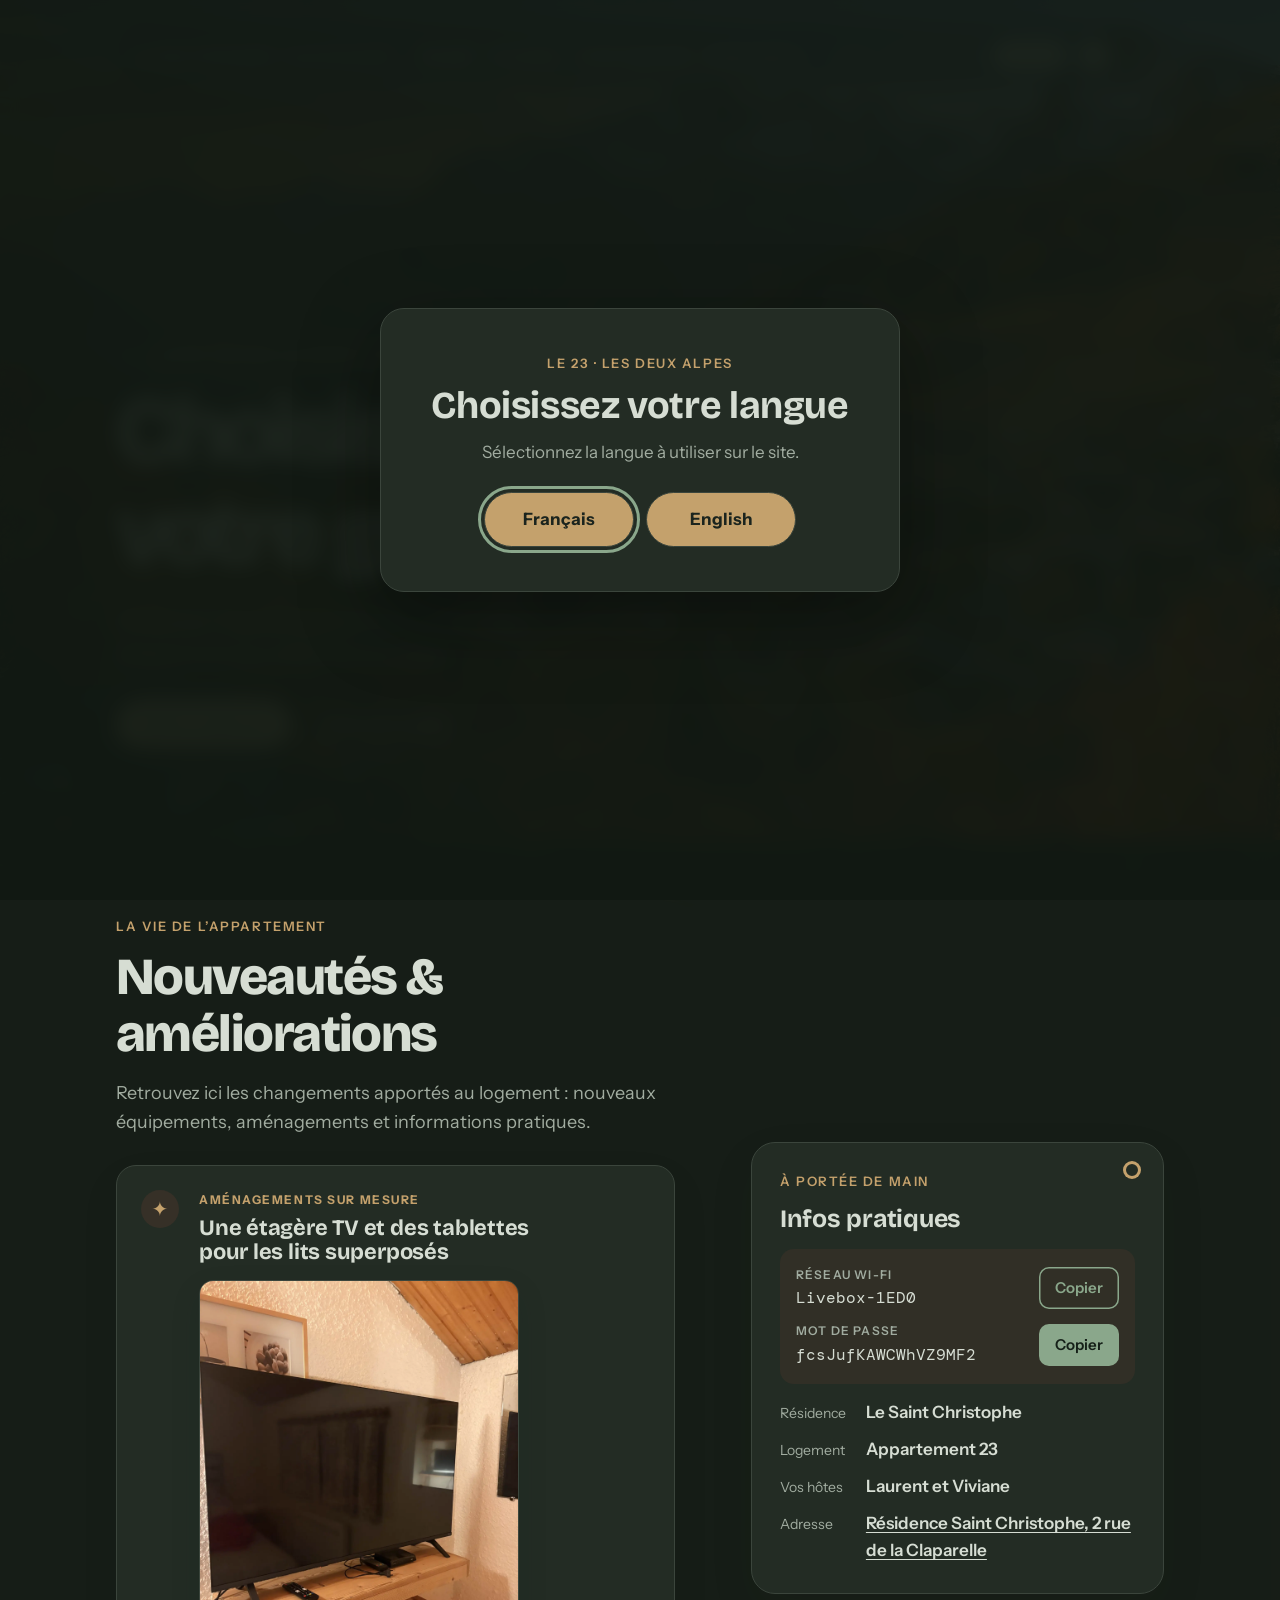
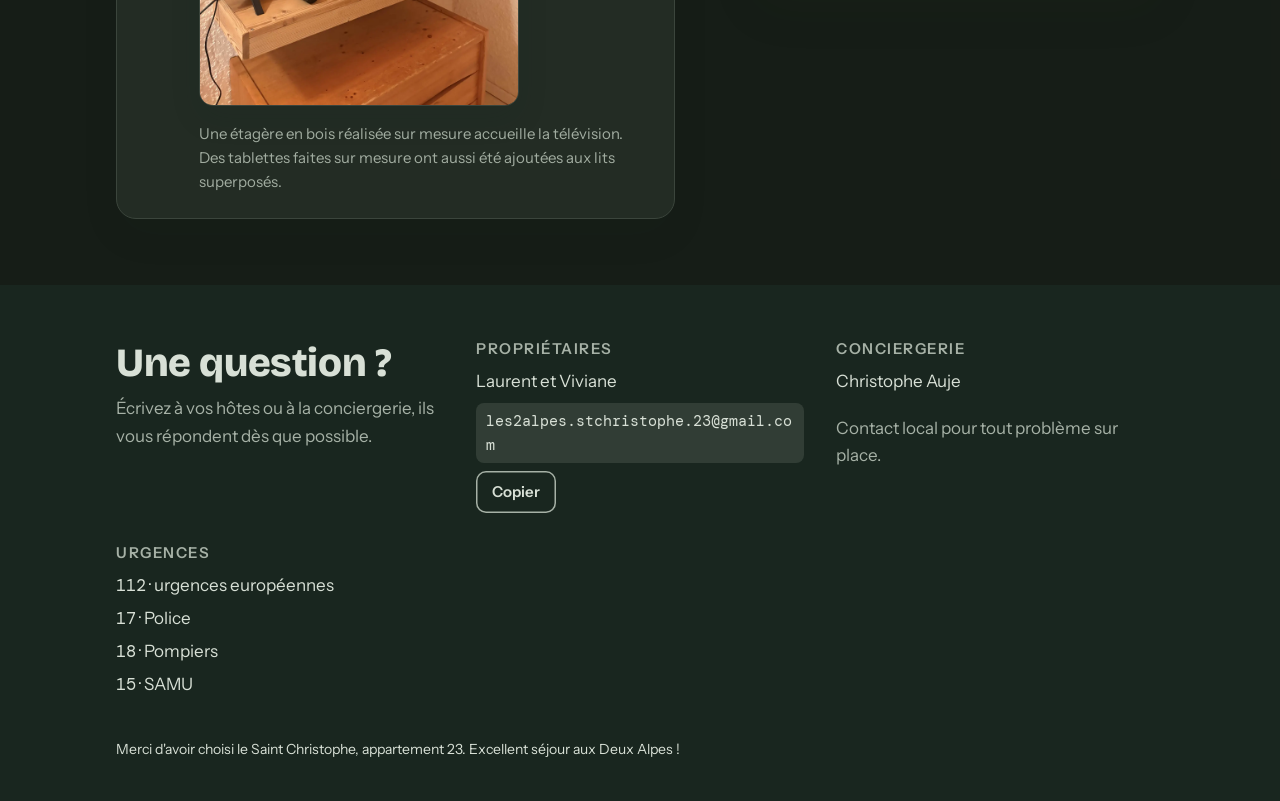
==== commit fc21c131: "Add files via upload" ====
--- a/index.html
+++ b/index.html
@@ -1,5 +1,5 @@
 <!DOCTYPE html>
-<html data-theme="dark" lang="fr"><head><meta charset="utf-8"/><meta content="width=device-width,initial-scale=1,viewport-fit=cover" name="viewport"/><meta content="Choisissez le guide du logement ou de la station, puis consultez les informations essentielles et les nouveautés de l’appartement 23." name="description"/><title>Le 23 — Appartement 23 · Les Deux Alpes</title><link href="https://fonts.googleapis.com" rel="preconnect"/><link crossorigin="" href="https://fonts.gstatic.com" rel="preconnect"/><link href="https://fonts.googleapis.com/css2?family=Bricolage+Grotesque:opsz,wght@12..96,500;12..96,700;12..96,800&amp;family=Instrument+Sans:wght@400;500;600&amp;family=DM+Mono:wght@500&amp;display=swap" rel="stylesheet"/><script src="assets/le23-season.js"></script><link href="assets/le23.css" rel="stylesheet"/></head><body><header class="hero" data-page="home" id="top">
+<html data-theme="dark" lang="fr"><head><meta charset="utf-8"/><meta content="width=device-width,initial-scale=1,viewport-fit=cover" name="viewport"/><meta content="Choisissez le guide du logement ou de la station, puis consultez les informations essentielles et les nouveautés de l’appartement 23." name="description"/><title>Le 23 — Appartement 23 · Les Deux Alpes</title><script>try { if (localStorage.getItem('le23-language-choice-v1') === 'done') document.documentElement.setAttribute('data-language-gate', 'done'); } catch (e) {}</script><link href="https://fonts.googleapis.com" rel="preconnect"/><link crossorigin="" href="https://fonts.gstatic.com" rel="preconnect"/><link href="https://fonts.googleapis.com/css2?family=Bricolage+Grotesque:opsz,wght@12..96,500;12..96,700;12..96,800&amp;family=Instrument+Sans:wght@400;500;600&amp;family=DM+Mono:wght@500&amp;display=swap" rel="stylesheet"/><script src="le23-season.js"></script><link href="le23.css" rel="stylesheet"/></head><body><div aria-describedby="language-gate-description" aria-labelledby="language-gate-title" aria-modal="true" class="language-gate" id="language-gate" role="dialog"><div class="language-gate-card"><p class="eyebrow">Le 23 · Les Deux Alpes</p><h2 id="language-gate-title">Choisissez votre langue</h2><p id="language-gate-description">Sélectionnez la langue à utiliser sur le site.</p><div class="language-gate-actions"><button data-language-choice="fr" type="button">Français</button><button data-language-choice="en" type="button">English</button></div></div></div><header class="hero" data-page="home" id="top">
 <canvas aria-hidden="true" id="fx"></canvas>
 <svg aria-hidden="true" class="ridges" preserveaspectratio="none" viewbox="0 0 1440 150">
 <path d="M0,95 L110,48 L200,80 L320,22 L440,84 L550,52 L690,104 L830,38 L950,88 L1090,30 L1220,86 L1330,56 L1440,92 L1440,150 L0,150 Z" fill="var(--r1)"></path>
@@ -47,9 +47,10 @@
 <article class="update-card">
 <span aria-hidden="true" class="update-mark">✦</span>
 <div>
-<p class="update-kicker">Le fil des nouveautés</p>
-<h3>Les informations seront partagées ici</h3>
-<p>Laurent et Viviane mettront cette rubrique à jour au fil des évolutions de l’appartement, pour que vous disposiez des informations les plus récentes avant et pendant votre séjour.</p>
+<p class="update-kicker">Aménagements sur mesure</p>
+<h3>Une étagère TV et des tablettes pour les lits superposés</h3>
+<img alt="Télévision installée sur une étagère en bois réalisée sur mesure." class="update-photo" loading="lazy" src="actualite-amenagements-sur-mesure.webp"/>
+<p>Une étagère en bois réalisée sur mesure accueille la télévision. Des tablettes faites sur mesure ont aussi été ajoutées aux lits superposés.</p>
 </div>
 </article>
 </div>
@@ -102,4 +103,4 @@
 </div>
 <p class="fine">Merci d'avoir choisi le Saint Christophe, appartement 23. Excellent séjour aux Deux Alpes !</p>
 </div>
-</footer><script src="assets/le23.js"></script><script src="assets/le23-parallax.js"></script></body></html>+</footer><script src="le23.js"></script><script src="le23-parallax.js"></script></body></html>
--- a/le23.css
+++ b/le23.css
@@ -0,0 +1,649 @@
+:root{color-scheme:light;box-sizing:border-box;padding-top:env(safe-area-inset-top,0px);padding-bottom:env(safe-area-inset-bottom,0px)}html{scroll-padding-top:env(safe-area-inset-top,0px)}body{margin:0;padding:0;font:14px -apple-system,BlinkMacSystemFont,sans-serif;background:#fff;color:#000}img{max-width:100%}[hidden]:not([hidden=until-found i]){display:none!important}
+
+
+
+
+/* Concept : livret d'accueil posé sur les crêtes des 2 Alpes. Bandeau montagne qui change avec la saison (neige l'hiver, soleil l'été), étiquette Wi-Fi en laiton, guide des appareils en onglets, frise d'arrivée. */
+:root {
+  --bg: #F2F4F0;
+  --surface: #FFFFFF;
+  --ink: #14261F;
+  --muted: #566860;
+  --line: #D5DCD4;
+  --accent: #1F5E4B;
+  --on-accent: #FFFFFF;
+  --brass: #B9820F;
+  --brass-soft: #F4E7C6;
+  --hero-bg: #14304A;
+  --hero-ink: #F4F6F8;
+  --hero-muted: #B3C7DA;
+  --r1: #1D4262;
+  --r2: #8FB0C8;
+  --font-display: "Bricolage Grotesque", "Trebuchet MS", system-ui, sans-serif;
+  --font-body: "Instrument Sans", system-ui, -apple-system, "Segoe UI", sans-serif;
+  --font-mono: "DM Mono", ui-monospace, "SFMono-Regular", Menlo, monospace;
+}
+@media (prefers-color-scheme: dark) {
+  :root:not([data-theme="light"]) {
+    --bg: #0F1A16; --surface: #16251F; --ink: #E8EEE9; --muted: #9BAFA5; --line: #2A3B34;
+    --accent: #6FC4A5; --on-accent: #0F1A16; --brass: #E3B04B; --brass-soft: #3A2F14;
+    --hero-bg: #0A1A2B; --hero-ink: #E8EEF3; --hero-muted: #8CA5BC; --r1: #0F2740; --r2: #3A5870;
+    color-scheme: dark;
+  }
+}
+:root[data-theme="dark"] {
+  --bg: #0F1A16; --surface: #16251F; --ink: #E8EEE9; --muted: #9BAFA5; --line: #2A3B34;
+  --accent: #6FC4A5; --on-accent: #0F1A16; --brass: #E3B04B; --brass-soft: #3A2F14;
+  --hero-bg: #0A1A2B; --hero-ink: #E8EEF3; --hero-muted: #8CA5BC; --r1: #0F2740; --r2: #3A5870;
+  color-scheme: dark;
+}
+/* Saisons : quatre photos locales des 2 Alpes, choisies automatiquement selon la date. */
+:root[data-mode="winter"] { --hero-bg: #14304A; --hero-muted: #B3C7DA; --r1: #1D4262; --r2: #8FB0C8; }
+:root[data-mode="summer"] { --hero-bg: #1F6C88; --hero-muted: #D6ECF3; --r1: #2B7E7A; --r2: #4DA066; }
+:root[data-season="winter"] { --hero-image: url("les-2-alpes-pistes.jpg"); }
+:root[data-season="spring"] { --hero-image: url("les-2-alpes-panorama.jpg"); }
+:root[data-season="summer"] { --hero-image: url("les-2-alpes-randonnee.jpg"); }
+:root[data-season="autumn"] { --hero-image: url("les-2-alpes-automne-hd.webp"); }
+:root[data-season="winter"] { --site-bg: url("les-2-alpes-pistes.jpg"); }
+:root[data-season="spring"] { --site-bg: url("les-2-alpes-panorama.jpg"); }
+:root[data-season="summer"] { --site-bg: url("les-2-alpes-randonnee.jpg"); }
+:root[data-season="autumn"] { --site-bg: url("les-2-alpes-automne-hd.webp"); }
+@media (prefers-color-scheme: dark) {
+  :root:not([data-theme="light"])[data-season="winter"] { --hero-bg: #0A1A2B; --hero-muted: #8CA5BC; --r1: #0F2740; --r2: #3A5870; }
+  :root:not([data-theme="light"])[data-season="summer"] { --hero-bg: #0E3548; --hero-muted: #9FC6D4; --r1: #14485A; --r2: #2B6B49; }
+}
+:root[data-theme="dark"][data-season="winter"] { --hero-bg: #0A1A2B; --hero-muted: #8CA5BC; --r1: #0F2740; --r2: #3A5870; }
+:root[data-theme="dark"][data-season="summer"] { --hero-bg: #0E3548; --hero-muted: #9FC6D4; --r1: #14485A; --r2: #2B6B49; }
+
+:root[data-mode="winter"] [data-only="summer"],
+:root[data-mode="summer"] [data-only="winter"] { display: none !important; }
+
+*, *::before, *::after { box-sizing: border-box; }
+html { scroll-behavior: smooth; }
+html { background: var(--bg); }
+body {
+  position: relative; isolation: isolate; background: transparent; color: var(--ink);
+  font-family: var(--font-body); font-size: 17px; line-height: 1.6;
+}
+body::before { content: ""; position: fixed; inset: 0; z-index: -1; pointer-events: none; background-image: linear-gradient(rgba(242,244,240,.54), rgba(242,244,240,.54)), var(--site-bg); background-size: cover; background-position: center; opacity: .68; }
+:root[data-theme="dark"] body::before { background-image: linear-gradient(rgba(15,26,22,.62), rgba(15,26,22,.62)), var(--site-bg); }
+.band:not(.alt) { background-color: color-mix(in srgb, var(--bg) 70%, transparent); }
+
+h1, h2, h3 { font-family: var(--font-display); line-height: 1.1; margin: 0; text-wrap: balance; letter-spacing: -0.01em; }
+p { margin: 0; }
+a { color: var(--accent); }
+:focus-visible { outline: 3px solid var(--brass); outline-offset: 3px; border-radius: 4px; }
+
+.wrap {
+  width: 100%; max-width: 1080px; margin-inline: auto;
+  padding-left: max(16px, env(safe-area-inset-left, 0px));
+  padding-right: max(16px, env(safe-area-inset-right, 0px));
+}
+.band { padding-block: 72px; }
+.eyebrow {
+  font-size: 13px; font-weight: 600; letter-spacing: 0.12em; text-transform: uppercase;
+  color: var(--brass); margin-bottom: 12px;
+}
+.section-head { display: grid; gap: 12px; margin-bottom: 36px; max-width: 62ch; }
+.section-head h2 { font-size: clamp(30px, 5vw, 44px); font-weight: 800; }
+.section-head p { color: var(--muted); }
+.alt { background: color-mix(in srgb, var(--accent) 7%, var(--bg)); }
+
+/* Hero */
+.hero .eyebrow { display: inline-flex; align-items: center; gap: 9px; }
+.hero .eyebrow::before { content: ""; width: 28px; height: 1px; background: currentColor; opacity: .7; }
+.hero h1 { text-shadow: 0 4px 24px rgba(0,0,0,.22); }
+.hero .facts li { background: rgba(255,255,255,.08); backdrop-filter: blur(8px); }
+.hero { background: var(--hero-bg); color: var(--hero-ink); padding-block: 28px 150px; position: relative; overflow: hidden; isolation: isolate; background-image: linear-gradient(90deg, rgba(8, 23, 31, .82) 0%, rgba(8, 23, 31, .55) 46%, rgba(8, 23, 31, .18) 100%), var(--hero-image); background-size: cover; background-position: center; transition: background-image .6s ease, background-color .6s ease; }
+.hero > .wrap { position: relative; z-index: 1; }
+.ridges { position: absolute; left: 0; right: 0; bottom: -1px; width: 100%; height: 150px; z-index: 0; display: block; }
+#fx { position: absolute; inset: 0; width: 100%; height: 100%; z-index: 0; pointer-events: none; }
+.nav { display: flex; flex-wrap: wrap; gap: 10px 22px; align-items: center; justify-content: space-between; margin-bottom: 56px; }
+.brand { font-family: var(--font-display); font-weight: 800; font-size: 20px; }
+.nav ul { display: flex; flex-wrap: wrap; gap: 4px 18px; list-style: none; margin: 0; padding: 0; }
+.nav a { color: var(--hero-muted); text-decoration: none; font-size: 15px; font-weight: 500; }
+.nav a:hover { color: var(--hero-ink); }
+.season-switch { display: inline-flex; border: 1px solid color-mix(in srgb, var(--hero-ink) 32%, transparent); border-radius: 999px; padding: 3px; }
+.season-switch button { font: inherit; font-size: 14px; font-weight: 600; background: none; border: 0; color: var(--hero-muted); padding: 5px 16px; border-radius: 999px; cursor: pointer; }
+.season-switch button[aria-pressed="true"] { background: var(--hero-ink); color: var(--hero-bg); }
+.hero-grid { display: grid; grid-template-columns: minmax(0, 1.25fr) minmax(0, 1fr); gap: 48px; align-items: center; }
+.hero h1 { font-size: clamp(42px, 7.4vw, 78px); font-weight: 800; letter-spacing: -0.03em; }
+.hero .lead { margin-top: 20px; color: var(--hero-muted); max-width: 46ch; font-size: 19px; }
+.hero .facts { display: flex; flex-wrap: wrap; gap: 8px; margin-top: 28px; padding: 0; list-style: none; }
+.hero .facts li { border: 1px solid color-mix(in srgb, var(--hero-ink) 28%, transparent); border-radius: 999px; padding: 6px 14px; font-size: 14px; }
+
+.keytag {
+  background: var(--surface); color: var(--ink); border-radius: 22px; padding: 28px;
+  position: relative; display: grid; gap: 18px; min-width: 0;
+  box-shadow: 0 18px 40px rgba(0,0,0,0.28);
+}
+.keytag::before {
+  content: ""; position: absolute; top: 18px; right: 22px; width: 18px; height: 18px;
+  border-radius: 50%; background: var(--hero-bg); box-shadow: inset 0 0 0 3px var(--brass);
+}
+.keytag h2 { font-size: 22px; font-weight: 700; }
+.keytag dl { margin: 0; display: grid; grid-template-columns: auto minmax(0, 1fr); gap: 10px 20px; align-items: baseline; }
+.keytag dt { color: var(--muted); font-size: 14px; }
+.keytag dd { margin: 0; font-weight: 600; }
+.wifi-box { display: grid; gap: 10px; background: var(--brass-soft); border-radius: 14px; padding: 16px; }
+.wifi-box small { display: block; font-size: 12px; letter-spacing: .1em; text-transform: uppercase; color: var(--muted); font-weight: 600; }
+.wifi-row { display: flex; align-items: center; justify-content: space-between; gap: 10px; flex-wrap: wrap; }
+.wifi-row .val { font-family: var(--font-mono); font-size: 16px; overflow-wrap: anywhere; min-width: 0; }
+
+.btn {
+  font: inherit; font-weight: 600; font-size: 15px; cursor: pointer;
+  background: var(--accent); color: var(--on-accent); border: 0; border-radius: 10px; padding: 9px 16px;
+}
+.btn.ghost { background: transparent; color: var(--accent); box-shadow: inset 0 0 0 1.5px var(--accent); }
+.btn:hover { filter: brightness(1.08); }
+.btn[data-done="true"] { background: var(--brass); color: #fff; }
+
+
+/* Galerie photo : visuels locaux haute définition, avec recadrage propre et léger zoom au survol. */
+.photo-gallery { padding-top: 18px; }
+.photo-gallery .section-head { margin-bottom: 22px; }
+.photo-grid { display: grid; grid-template-columns: 1.15fr .85fr .85fr; gap: 14px; }
+.photo-card { margin: 0; min-width: 0; overflow: hidden; background: var(--surface); border: 1px solid var(--line); border-radius: 18px; box-shadow: 0 12px 30px rgba(20,38,31,.08); }
+.photo-card img { display: block; width: 100%; height: 210px; object-fit: cover; transition: transform .55s ease; }
+.photo-card:first-child img { height: 290px; }
+.photo-card:hover img { transform: scale(1.035); }
+.photo-card figcaption { padding: 13px 15px 15px; color: var(--muted); font-size: 14px; }
+.photo-card figcaption strong { display: block; margin-bottom: 3px; color: var(--ink); font-family: var(--font-display); font-size: 16px; }
+.photo-feature { display: grid; grid-template-columns: minmax(0, 1.2fr) minmax(220px, .8fr); gap: 22px; align-items: stretch; margin-top: 22px; }
+.photo-feature img { width: 100%; height: 220px; display: block; object-fit: cover; border-radius: 18px; box-shadow: 0 12px 28px rgba(20,38,31,.12); }
+.photo-feature figcaption { display: grid; align-content: center; padding: 22px; border-radius: 18px; background: var(--surface); border: 1px solid var(--line); color: var(--muted); }
+.photo-feature figcaption strong { display: block; margin-bottom: 7px; color: var(--ink); font-family: var(--font-display); font-size: 22px; }
+@media (max-width: 760px) { .photo-grid, .photo-feature { grid-template-columns: 1fr; } .photo-card img, .photo-card:first-child img, .photo-feature img { height: 220px; } }
+@media (prefers-reduced-motion: reduce) { .photo-card img { transition: none; } }
+:root[data-season="winter"] [data-photo-season]:not([data-photo-season="winter"]),
+:root[data-season="spring"] [data-photo-season]:not([data-photo-season="spring"]),
+:root[data-season="summer"] [data-photo-season]:not([data-photo-season="summer"]),
+:root[data-season="autumn"] [data-photo-season]:not([data-photo-season="autumn"]) { display: none !important; }
+.photo-gallery .photo-card img { height: clamp(260px, 38vw, 440px); }
+.photo-gallery .photo-card { max-width: 940px; margin-inline: auto; }
+
+
+.photo-grid-extra { grid-template-columns: repeat(3, minmax(0, 1fr)); max-width: none !important; }
+.photo-grid-extra .photo-card img, .photo-grid-extra .photo-card:first-child img { height: 250px; }
+@media (max-width: 760px) { .photo-grid-extra { grid-template-columns: 1fr; } .photo-grid-extra .photo-card img, .photo-grid-extra .photo-card:first-child img { height: 230px; } }
+
+
+.photo-controls { display: flex; flex-wrap: wrap; align-items: center; gap: 8px; margin-top: 16px; }
+.photo-controls button { font: inherit; border: 1px solid var(--line); border-radius: 999px; padding: 7px 12px; background: var(--surface); color: var(--ink); cursor: pointer; }
+.photo-controls button:hover { border-color: var(--accent); color: var(--accent); }
+#photo-indicator { color: var(--muted); font-size: 14px; min-width: 86px; }
+body::before { transition: opacity .38s ease; }
+body.photo-changing::before { opacity: 0; }
+.weather-live { display: grid; grid-template-columns: minmax(0,1fr) auto; gap: 20px; align-items: center; margin-bottom: 18px; padding: 22px; border: 1px solid var(--line); border-radius: 16px; background: var(--surface); }
+.weather-live h3 { margin: 7px 0 5px; font-size: 27px; }
+.weather-value { font-family: var(--font-display); font-size: 42px; font-weight: 800; color: var(--accent); white-space: nowrap; }
+.weather-meta { color: var(--muted); font-size: 14px; }
+.weather-live-actions { display: flex; flex-wrap: wrap; gap: 9px; margin-top: 14px; }
+.weather-live-actions a { text-decoration: none; }
+.mobile-action-bar { display: none; }
+@media (max-width: 760px) {
+  body { padding-bottom: 76px; }
+  .weather-live { grid-template-columns: 1fr; }
+  .mobile-action-bar { position: fixed; z-index: 50; display: grid; grid-template-columns: repeat(4, 1fr); gap: 5px; left: 0; right: 0; bottom: 0; padding: 8px max(8px, env(safe-area-inset-left)) calc(8px + env(safe-area-inset-bottom, 0px)) max(8px, env(safe-area-inset-right)); background: color-mix(in srgb, var(--surface) 94%, transparent); border-top: 1px solid var(--line); box-shadow: 0 -8px 22px rgba(20,38,31,.12); backdrop-filter: blur(12px); }
+  .mobile-action-bar a { min-width: 0; padding: 8px 4px; border-radius: 9px; color: var(--accent); text-align: center; text-decoration: none; font-size: 11px; font-weight: 700; line-height: 1.15; }
+  .mobile-action-bar a:last-child { color: #fff; background: #B42318; }
+}
+
+/* Mot de bienvenue */
+.letter { display: grid; grid-template-columns: minmax(0, 0.8fr) minmax(0, 1.4fr); gap: 56px; align-items: start; }
+.letter h2 { font-size: clamp(34px, 5.4vw, 54px); font-weight: 800; }
+.letter .body { display: grid; gap: 18px; font-size: 20px; line-height: 1.6; max-width: 56ch; }
+.letter .body p:first-child { font-family: var(--font-display); font-weight: 700; font-size: 26px; line-height: 1.25; }
+.sign { font-family: var(--font-display); font-weight: 800; font-size: 22px; }
+.mail-line { display: flex; flex-wrap: wrap; gap: 8px; align-items: center; }
+
+/* Arrivée : frise */
+.steps { list-style: none; margin: 0; padding: 0; display: grid; gap: 0; max-width: 760px; }
+.step { display: grid; grid-template-columns: 84px minmax(0, 1fr); gap: 20px; position: relative; padding-bottom: 36px; }
+.step:last-child { padding-bottom: 0; }
+.step::before { content: ""; position: absolute; left: 41px; top: 44px; bottom: 0; width: 2px; background: var(--line); }
+.step:last-child::before { display: none; }
+.when {
+  width: 84px; height: 44px; border-radius: 12px; background: var(--accent); color: var(--on-accent);
+  display: grid; place-items: center; font-family: var(--font-mono); font-size: 13px; position: relative; z-index: 1;
+}
+.step h3 { font-size: 22px; font-weight: 700; margin-bottom: 6px; padding-top: 6px; }
+.step p { color: var(--muted); }
+.step p strong { color: var(--ink); }
+
+/* Cartes génériques */
+.cards { display: grid; grid-template-columns: repeat(auto-fit, minmax(min(100%, 290px), 1fr)); gap: 16px; }
+.card { background: var(--surface); border: 1px solid var(--line); border-radius: 16px; padding: 24px; display: grid; gap: 10px; align-content: start; min-width: 0; }
+.card h3 { font-size: 20px; font-weight: 700; }
+.card p, .card li { color: var(--muted); font-size: 16px; }
+.card ul { margin: 0; padding-left: 18px; display: grid; gap: 4px; }
+.card .tag { font-size: 12px; letter-spacing: .1em; text-transform: uppercase; font-weight: 600; color: var(--brass); }
+.mono { font-family: var(--font-mono); font-size: 15px; color: var(--ink); background: var(--bg); border-radius: 8px; padding: 6px 10px; display: inline-block; overflow-wrap: anywhere; }
+.copy-line { display: flex; flex-wrap: wrap; gap: 8px; align-items: center; }
+
+/* Guide des appareils */
+.energy { display: flex; flex-wrap: wrap; align-items: center; gap: 8px 16px; background: var(--brass-soft); border-radius: 14px; padding: 14px 18px; margin-bottom: 24px; }
+.energy b { font-family: var(--font-display); font-size: 17px; }
+.energy .slot { font-family: var(--font-mono); font-size: 15px; background: var(--surface); border-radius: 8px; padding: 3px 10px; }
+.guide { display: grid; grid-template-columns: 240px minmax(0, 1fr); gap: 24px; align-items: start; }
+.tablist { display: grid; gap: 6px; }
+.tab { font: inherit; text-align: left; cursor: pointer; background: transparent; color: var(--ink); border: 1px solid var(--line); border-radius: 12px; padding: 12px 16px; display: grid; gap: 0; }
+.tab span { font-family: var(--font-display); font-weight: 700; font-size: 17px; }
+.tab small { color: var(--muted); font-size: 13px; }
+.tab:hover { border-color: var(--accent); }
+.tab[aria-selected="true"] { background: var(--accent); color: var(--on-accent); border-color: var(--accent); }
+.tab[aria-selected="true"] small { color: color-mix(in srgb, var(--on-accent) 80%, transparent); }
+.panel { background: var(--surface); border: 1px solid var(--line); border-radius: 18px; padding: 32px; min-width: 0; display: grid; gap: 20px; }
+.panel h3 { font-size: 28px; font-weight: 800; }
+.panel .brandtag { font-family: var(--font-mono); font-size: 13px; color: var(--muted); display: block; margin-top: 6px; }
+.mini-steps { list-style: none; margin: 0; padding: 0; display: grid; gap: 14px; counter-reset: s; }
+.mini-steps > li { counter-increment: s; display: grid; grid-template-columns: 34px minmax(0, 1fr); gap: 14px; align-items: start; }
+.mini-steps > li::before { content: counter(s); width: 34px; height: 34px; border-radius: 50%; background: color-mix(in srgb, var(--accent) 14%, var(--surface)); color: var(--accent); display: grid; place-items: center; font-family: var(--font-mono); font-size: 14px; }
+.mini-steps b { display: block; }
+.mini-steps span, .panel p { color: var(--muted); }
+.mini-steps ul { margin: 6px 0 0; padding-left: 18px; color: var(--muted); display: grid; gap: 2px; }
+.tip { background: var(--brass-soft); border-radius: 12px; padding: 14px 18px; display: grid; gap: 2px; }
+.tip b { font-size: 12px; letter-spacing: .1em; text-transform: uppercase; color: var(--brass); }
+.tip span { color: var(--ink); }
+.stats { display: grid; grid-template-columns: repeat(auto-fit, minmax(min(100%, 200px), 1fr)); gap: 12px; }
+.stat { background: color-mix(in srgb, var(--accent) 9%, var(--surface)); border-radius: 14px; padding: 16px 18px; display: grid; gap: 2px; }
+.stat b { font-family: var(--font-display); font-size: 40px; line-height: 1; font-weight: 800; color: var(--accent); }
+.stat span { color: var(--muted); font-size: 15px; }
+.modes { display: grid; grid-template-columns: repeat(auto-fit, minmax(min(100%, 200px), 1fr)); gap: 12px; }
+.mode { border: 1px solid var(--line); border-radius: 12px; padding: 14px 16px; display: grid; gap: 2px; }
+.mode b { font-family: var(--font-display); font-size: 17px; }
+.mode span { color: var(--muted); font-size: 15px; }
+.zones { display: grid; gap: 10px; }
+.zones div { display: grid; grid-template-columns: 130px minmax(0, 1fr); gap: 12px; padding-top: 10px; border-top: 1px solid var(--line); }
+.zones b { font-family: var(--font-display); }
+.zones span { color: var(--muted); }
+
+/* Local à skis */
+.three { display: grid; grid-template-columns: repeat(auto-fit, minmax(min(100%, 260px), 1fr)); gap: 16px; }
+
+/* Règles */
+.rules { display: grid; grid-template-columns: repeat(auto-fit, minmax(min(100%, 320px), 1fr)); gap: 0 40px; list-style: none; padding: 0; margin: 0; }
+.rules li { display: grid; grid-template-columns: 110px minmax(0, 1fr); gap: 16px; padding: 16px 0; border-top: 1px solid var(--line); }
+.rules b { font-family: var(--font-display); font-size: 18px; }
+.rules span { color: var(--muted); }
+
+/* Inventaire */
+.rooms { display: grid; grid-template-columns: repeat(auto-fit, minmax(min(100%, 300px), 1fr)); gap: 16px; }
+.room { background: var(--surface); border: 1px solid var(--line); border-radius: 16px; padding: 24px; display: grid; gap: 14px; align-content: start; min-width: 0; }
+.room h3 { font-size: 21px; font-weight: 800; }
+.room h4 { margin: 0; font-size: 12px; letter-spacing: .1em; text-transform: uppercase; color: var(--brass); font-weight: 600; }
+.room ul { margin: 0; padding-left: 18px; display: grid; gap: 3px; color: var(--muted); font-size: 16px; }
+.room .grp { display: grid; gap: 6px; }
+.note { margin: 28px 0 0; max-width: 62ch; font-family: var(--font-display); font-size: 22px; line-height: 1.3; font-weight: 700; }
+
+/* Autour */
+.around { display: grid; grid-template-columns: repeat(auto-fit, minmax(min(100%, 230px), 1fr)); gap: 16px; }
+.spot { border-top: 3px solid var(--brass); padding-top: 14px; display: grid; gap: 4px; align-content: start; }
+.spot .dist { font-family: var(--font-mono); font-size: 14px; color: var(--accent); }
+.spot h3 { font-size: 19px; font-weight: 700; }
+.spot p { color: var(--muted); font-size: 16px; }
+
+
+/* Adresses utiles autour de la résidence */
+.address-grid { display: grid; grid-template-columns: repeat(auto-fit, minmax(min(100%, 270px), 1fr)); gap: 14px; margin-top: 30px; }
+.address-card { display: grid; gap: 8px; padding: 20px; background: var(--surface); border: 1px solid var(--line); border-radius: 16px; box-shadow: 0 10px 24px rgba(20,38,31,.06); }
+.address-card .address-type { color: var(--brass); font-size: 12px; font-weight: 700; letter-spacing: .1em; text-transform: uppercase; }
+.address-card h3 { font-size: 20px; }
+.address-card p { color: var(--muted); font-size: 15px; }
+.address-card address { color: var(--ink); font-style: normal; font-size: 15px; line-height: 1.45; }
+.address-card .map-link { justify-self: start; margin-top: 4px; color: var(--accent); font-size: 14px; font-weight: 700; text-decoration: none; }
+.address-card .map-link:hover { text-decoration: underline; }
+.address-note { margin-top: 18px; color: var(--muted); font-size: 14px; }
+
+
+.address-category { margin-top: 34px; }
+.address-category:first-of-type { margin-top: 28px; }
+.address-category > h3 { display: flex; align-items: center; gap: 10px; margin: 0 0 14px; font-family: var(--font-display); font-size: 24px; }
+.address-category h3::before { content: ""; width: 28px; height: 3px; border-radius: 99px; background: var(--brass); }
+.address-category .address-grid { margin-top: 0; }
+.near-badge { display: inline-block; margin-left: 6px; padding: 3px 8px; border-radius: 99px; background: var(--brass-soft); color: var(--brass); font: 600 11px var(--font-body); letter-spacing: .04em; vertical-align: middle; }
+.skipass-note { margin: 14px 0 0; padding: 14px 16px; border-radius: 12px; background: var(--brass-soft); color: var(--ink); font-size: 15px; }
+.skipass-note a { color: var(--accent); font-weight: 700; }
+
+
+.distance-group { margin-top: 34px; }
+.distance-group:first-of-type { margin-top: 28px; }
+.distance-group > h3 { display: flex; align-items: center; gap: 10px; margin: 0 0 14px; font-family: var(--font-display); font-size: 24px; }
+.distance-group > h3::before { content: ""; width: 28px; height: 3px; border-radius: 99px; background: var(--brass); }
+.distance-group .address-grid { margin-top: 0; }
+.distance-label { display: inline-block; margin-left: auto; padding: 5px 10px; border-radius: 99px; background: var(--brass-soft); color: var(--brass); font: 600 12px var(--font-body); white-space: nowrap; }
+
+
+.category-section { margin-top: 34px; }
+.category-section:first-of-type { margin-top: 28px; }
+.category-section > h3 { display: flex; align-items: center; gap: 10px; margin: 0 0 14px; font-family: var(--font-display); font-size: 24px; }
+.category-section > h3::before { content: ""; width: 28px; height: 3px; border-radius: 99px; background: var(--brass); }
+.category-section .address-grid { margin-top: 0; }
+.distance-chip { display: inline-block; margin: 6px 0 0; width: max-content; padding: 4px 9px; border-radius: 99px; background: var(--brass-soft); color: var(--brass); font: 600 12px var(--font-body); }
+
+/* Avis */
+.feedback { display: grid; grid-template-columns: minmax(0, 1.2fr) minmax(0, 1fr); gap: 32px; align-items: center; }
+.feedback .big { font-family: var(--font-display); font-weight: 800; font-size: clamp(28px, 4.4vw, 40px); line-height: 1.15; text-wrap: balance; }
+.feedback .card { padding: 28px; }
+
+
+/* Module d’avis compact et repliable */
+.review-embed { margin-top: 22px; border: 1px solid var(--line); border-radius: 16px; background: var(--surface); overflow: hidden; }
+.review-embed summary { cursor: pointer; padding: 17px 20px; color: var(--ink); font-family: var(--font-display); font-weight: 700; font-size: 18px; }
+.review-embed summary::marker { color: var(--brass); }
+.review-form { display: grid; gap: 13px; padding: 0 20px 20px; }
+.review-form label { display: grid; gap: 6px; color: var(--muted); font-size: 14px; font-weight: 600; }
+.review-form input, .review-form select, .review-form textarea { width: 100%; border: 1px solid var(--line); border-radius: 9px; padding: 10px 12px; background: var(--bg); color: var(--ink); font: inherit; }
+.review-form textarea { min-height: 104px; resize: vertical; }
+.review-form .form-row { display: grid; grid-template-columns: 1fr 1fr; gap: 12px; }
+.review-status { color: var(--accent); font-size: 14px; min-height: 1.4em; }
+.review-list { display: grid; gap: 10px; margin-top: 15px; }
+.review-item { padding: 13px 15px; border: 1px solid var(--line); border-radius: 12px; background: color-mix(in srgb, var(--accent) 5%, var(--surface)); }
+.review-item .review-meta { display: flex; flex-wrap: wrap; gap: 8px; align-items: center; margin-bottom: 5px; color: var(--muted); font-size: 13px; }
+.review-item .review-stars { color: var(--brass); letter-spacing: .08em; }
+.review-item p { color: var(--ink); font-size: 15px; }
+.review-empty { color: var(--muted); font-size: 14px; }
+@media (max-width: 560px) { .review-form .form-row { grid-template-columns: 1fr; } }
+
+
+.address-filter { display: flex; align-items: end; gap: 12px; margin: 24px 0 8px; padding: 15px 17px; border: 1px solid var(--line); border-radius: 14px; background: var(--surface); }
+.address-filter label { display: grid; gap: 6px; color: var(--muted); font-size: 14px; font-weight: 700; flex: 1; }
+.address-filter select { width: 100%; border: 1px solid var(--line); border-radius: 9px; padding: 11px 12px; background: var(--bg); color: var(--ink); font: inherit; }
+.address-filter-note { margin: 0; color: var(--muted); font-size: 13px; }
+.category-section.is-hidden { display: none; }
+@media (max-width: 560px) { .address-filter { display: block; } .address-filter-note { margin-top: 9px; } }
+
+
+.mobility-section { padding-top: 18px; }
+.mobility-hero { width: 100%; display: block; aspect-ratio: 3 / 1; object-fit: cover; border-radius: 18px; box-shadow: 0 14px 34px rgba(20,38,31,.12); margin: 20px 0 22px; }
+.mobility-grid { display: grid; grid-template-columns: repeat(2, minmax(0, 1fr)); gap: 18px; }
+.mobility-card { padding: 22px; border: 1px solid var(--line); border-radius: 16px; background: var(--surface); }
+.mobility-card h3 { margin: 8px 0 10px; font-family: var(--font-display); font-size: 24px; }
+.mobility-card address { margin: 12px 0; color: var(--muted); font-style: normal; line-height: 1.65; }
+.mobility-actions { display: flex; flex-wrap: wrap; gap: 9px; margin-top: 16px; }
+.mobility-actions a { text-decoration: none; }
+@media (max-width: 760px) { .mobility-grid { grid-template-columns: 1fr; } .mobility-hero { aspect-ratio: 2.2 / 1; } }
+
+
+.interactive-map { margin-top: 24px; border: 1px solid var(--line); border-radius: 18px; overflow: hidden; background: var(--surface); box-shadow: 0 14px 34px rgba(20,38,31,.12); }
+.interactive-map iframe { display: block; width: 100%; height: 620px; border: 0; }
+.interactive-map-fallback { display: flex; align-items: center; justify-content: space-between; gap: 18px; padding: 16px 18px; border-top: 1px solid var(--line); }
+.interactive-map-fallback p { margin: 0; color: var(--muted); font-size: 14px; }
+.navette-card { display: grid; grid-template-columns: 1fr auto; gap: 20px; align-items: center; margin-top: 22px; padding: 22px; border: 1px solid var(--line); border-radius: 16px; background: var(--surface); }
+.navette-card h3 { margin: 7px 0 8px; font-family: var(--font-display); font-size: 24px; }
+.navette-actions { display: flex; flex-wrap: wrap; gap: 9px; }
+.navette-actions a { text-decoration: none; }
+@media (max-width: 760px) { .interactive-map iframe { height: 520px; } .interactive-map-fallback, .navette-card { display: block; } .interactive-map-fallback .btn, .navette-actions { margin-top: 12px; } }
+
+
+.map-preview { position: relative; display: block; overflow: hidden; color: #fff; text-decoration: none; background: #1d2948; }
+.map-preview img { display: block; width: 100%; aspect-ratio: 3 / 1; object-fit: cover; opacity: .9; transition: transform .35s ease, opacity .35s ease; }
+.map-preview span { position: absolute; left: 50%; top: 50%; transform: translate(-50%, -50%); padding: 12px 17px; border-radius: 999px; background: rgba(20, 30, 56, .9); font-weight: 800; white-space: nowrap; }
+.map-preview:hover img { transform: scale(1.025); opacity: 1; }
+@media (max-width: 560px) { .map-preview img { aspect-ratio: 2.2 / 1; } .map-preview span { font-size: 13px; } }
+
+
+.quick-band { padding-block: 22px; background: var(--surface); border-bottom: 1px solid var(--line); }
+.quick-actions { display: flex; flex-wrap: wrap; gap: 10px; align-items: center; }
+.quick-actions .btn { text-decoration: none; }
+.btn.danger { background: #B42318; color: #fff; }
+.btn.danger:hover { background: #8F1D14; }
+.lang-switch { display: inline-flex; gap: 3px; margin-left: 8px; border: 1px solid color-mix(in srgb, var(--hero-ink) 32%, transparent); border-radius: 999px; padding: 3px; }
+.lang-switch button { font: inherit; font-size: 13px; border: 0; border-radius: 999px; padding: 5px 9px; cursor: pointer; color: var(--hero-muted); background: transparent; }
+.lang-switch button[aria-pressed="true"] { color: var(--hero-bg); background: var(--hero-ink); }
+.tool-grid { display: grid; grid-template-columns: repeat(auto-fit, minmax(min(100%, 240px), 1fr)); gap: 14px; }
+.tool-card { padding: 20px; border: 1px solid var(--line); border-radius: 16px; background: var(--surface); }
+.tool-card h3 { font-size: 22px; margin: 8px 0 8px; }
+.tool-card p { color: var(--muted); }
+.tool-card .btn { display: inline-block; margin-top: 14px; text-decoration: none; }
+.live-links { display: flex; flex-wrap: wrap; gap: 9px; margin-top: 18px; }
+.live-links a { text-decoration: none; }
+.today-list, .arrival-list { list-style: none; padding: 0; margin: 0; display: grid; gap: 9px; }
+.today-list label, .arrival-list label { display: grid; grid-template-columns: 24px minmax(0,1fr); gap: 10px; align-items: start; padding: 11px 13px; border: 1px solid var(--line); border-radius: 10px; background: var(--bg); cursor: pointer; }
+.today-list input, .arrival-list input { width: 19px; height: 19px; margin-top: 2px; accent-color: var(--accent); }
+.today-list input:checked + span, .arrival-list input:checked + span { color: var(--muted); text-decoration: line-through; }
+.issue-card { max-width: 760px; }
+.issue-form { display: grid; gap: 12px; margin-top: 16px; }
+.issue-form label { display: grid; gap: 6px; color: var(--muted); font-size: 14px; font-weight: 600; }
+.issue-form select, .issue-form textarea { width: 100%; border: 1px solid var(--line); border-radius: 9px; padding: 10px 12px; background: var(--bg); color: var(--ink); font: inherit; }
+.issue-form textarea { min-height: 100px; resize: vertical; }
+.issue-status { min-height: 1.4em; color: var(--accent); font-size: 14px; }
+.urgent-box { padding: 24px; border: 2px solid #B42318; border-radius: 18px; background: color-mix(in srgb, #B42318 7%, var(--surface)); }
+.urgent-box h2 { color: #B42318; }
+.urgent-grid { display: grid; grid-template-columns: repeat(auto-fit, minmax(160px, 1fr)); gap: 10px; margin-top: 20px; }
+.urgent-grid a { display: block; padding: 14px; border-radius: 11px; color: #8F1D14; background: #fff; border: 1px solid #E7A39D; text-decoration: none; font-weight: 700; }
+.urgent-grid small { display: block; font-weight: 500; color: var(--muted); margin-top: 3px; }
+.score-grid { display: grid; grid-template-columns: repeat(2, minmax(0,1fr)); gap: 10px; }
+.score-grid label { display: grid; gap: 5px; color: var(--muted); font-size: 13px; font-weight: 600; }
+.score-grid select { border: 1px solid var(--line); border-radius: 9px; padding: 9px 10px; background: var(--bg); color: var(--ink); font: inherit; }
+.review-scores { display: flex; flex-wrap: wrap; gap: 8px 12px; margin-top: 8px; color: var(--muted); font-size: 12px; }
+@media (max-width: 560px) { .score-grid { grid-template-columns: 1fr; } .lang-switch { margin-left: 0; } }
+
+/* FAQ */
+.faq { max-width: 780px; border-bottom: 1px solid var(--line); }
+.faq details { border-top: 1px solid var(--line); }
+.faq summary {
+  list-style: none; cursor: pointer; padding: 20px 0; font-family: var(--font-display); font-weight: 700; font-size: 19px;
+  display: flex; justify-content: space-between; gap: 20px; align-items: center;
+}
+.faq summary::-webkit-details-marker { display: none; }
+.faq summary::after { content: "+"; font-size: 26px; font-weight: 500; color: var(--accent); flex: none; line-height: 1; }
+.faq details[open] summary::after { content: "–"; }
+.faq details p { padding: 0 40px 22px 0; color: var(--muted); }
+
+/* Départ */
+.depart { display: grid; grid-template-columns: minmax(0, 1fr) minmax(0, 1fr); gap: 40px; align-items: start; }
+.check { list-style: none; margin: 0; padding: 0; display: grid; gap: 10px; }
+.check label { display: grid; grid-template-columns: 26px minmax(0,1fr); gap: 12px; align-items: start; background: var(--surface); border: 1px solid var(--line); border-radius: 12px; padding: 14px 16px; cursor: pointer; }
+.check input { width: 20px; height: 20px; margin: 2px 0 0; accent-color: var(--accent); }
+.check input:checked + span { color: var(--muted); text-decoration: line-through; }
+.progress { margin-top: 14px; color: var(--muted); font-size: 15px; }
+
+/* Contact */
+.contact { background: var(--hero-bg); color: var(--hero-ink); padding-block: 56px 40px; transition: background-color .6s ease; }
+.contact-grid { display: grid; grid-template-columns: repeat(auto-fit, minmax(min(100%, 260px), 1fr)); gap: 32px; }
+.contact h2 { font-size: clamp(28px, 4.5vw, 40px); font-weight: 800; }
+.contact h3 { font-size: 15px; letter-spacing: .1em; text-transform: uppercase; color: var(--hero-muted); font-family: var(--font-body); font-weight: 600; margin-bottom: 10px; }
+.contact p, .contact li { color: var(--hero-ink); }
+.contact ul { list-style: none; margin: 0; padding: 0; display: grid; gap: 6px; }
+.contact .num { font-family: var(--font-mono); }
+.contact .copy-line .mono { background: color-mix(in srgb, var(--hero-ink) 12%, transparent); color: var(--hero-ink); }
+.contact .btn.ghost { color: var(--hero-ink); box-shadow: inset 0 0 0 1.5px var(--hero-muted); }
+.fine { margin-top: 40px; font-size: 14px; color: var(--hero-muted); }
+
+@media (max-width: 860px) {
+  .hero-grid, .depart, .letter, .feedback { grid-template-columns: minmax(0, 1fr); }
+  .hero-grid { gap: 36px; }
+  .letter { gap: 24px; }
+  .band { padding-block: 52px; }
+  .nav { margin-bottom: 36px; }
+  .guide { grid-template-columns: minmax(0, 1fr); }
+  .tablist { display: flex; gap: 8px; overflow-x: auto; padding-bottom: 6px; scroll-snap-type: x proximity; }
+  .tab { flex: none; scroll-snap-align: start; }
+  .hero { padding-bottom: 100px; }
+  .ridges { height: 90px; }
+}
+@media (max-width: 480px) {
+  body { font-size: 16px; }
+  .step { grid-template-columns: 66px minmax(0, 1fr); gap: 14px; }
+  .step::before { left: 32px; }
+  .when { width: 66px; font-size: 12px; }
+  .rules li, .zones div { grid-template-columns: minmax(0, 1fr); gap: 2px; }
+  .panel { padding: 22px; }
+  .panel h3 { font-size: 24px; }
+  .letter .body { font-size: 18px; }
+  .letter .body p:first-child { font-size: 22px; }
+}
+@media (prefers-reduced-motion: reduce) { html { scroll-behavior: auto; } .hero, .contact { transition: none; } }
+/* Refonte de la couverture : une image saisonnière, une promesse et deux chemins. */
+body::before { opacity: 0; background-image: none; }
+.hero {
+  min-height: min(840px, 94svh); padding-block: 24px 64px; display: flex; align-items: stretch;
+  background-image: linear-gradient(90deg, rgba(9,20,24,.74) 0%, rgba(9,20,24,.42) 45%, rgba(9,20,24,.06) 100%), linear-gradient(0deg, rgba(9,20,24,.24), transparent 48%), var(--hero-image);
+  background-position: center; background-size: cover;
+}
+.hero > .wrap { display: flex; flex-direction: column; justify-content: space-between; width: 100%; }
+#fx, .ridges { display: none; }
+.nav { margin: 0; gap: 14px 22px; padding: 13px 16px; border: 1px solid rgba(255,255,255,.2); border-radius: 999px; background: rgba(12,25,30,.27); backdrop-filter: blur(12px); }
+.brand { color: #fff; text-decoration: none; white-space: nowrap; font-size: 17px; }
+.brand span { color: rgba(255,255,255,.74); font-family: var(--font-body); font-size: 14px; font-weight: 500; }
+.nav ul { gap: 4px 16px; }
+.nav a { color: rgba(255,255,255,.82); }
+.nav a:hover { color: #fff; }
+.nav-controls { display: flex; align-items: center; gap: 8px; }
+.season-switch { padding: 2px; }
+.season-switch button { padding: 4px 9px; font-size: 12px; }
+.lang-switch { margin-left: 0; }
+.lang-switch button { padding: 4px 7px; font-size: 12px; }
+.hero-grid { display: block; max-width: 790px; margin: auto 0 28px; }
+.hero .eyebrow { color: #f1d6a4 !important; font-size: 13px; letter-spacing: .16em; }
+.hero .eyebrow { display: block; }
+.hero .eyebrow::before { display: inline-block; vertical-align: middle; margin-right: 9px; }
+.hero h1 { max-width: 11ch; margin-top: 15px; color: #fff; font-size: clamp(52px, 8.2vw, 96px); line-height: 1.06; letter-spacing: -.045em; text-shadow: 0 4px 30px rgba(0,0,0,.22); }
+.hero .lead { max-width: 48ch; margin-top: 22px; color: rgba(255,255,255,.88); font-size: clamp(17px, 1.7vw, 20px); }
+.hero-actions { display: flex; flex-wrap: wrap; gap: 12px; margin-top: 30px; }
+.hero-actions .btn { min-height: 48px; padding: 12px 20px; border-radius: 999px; text-decoration: none; }
+.hero-actions .btn:not(.ghost) { background: #f3dfbf; color: #26372f; }
+.hero-actions .btn.ghost { color: #fff; box-shadow: inset 0 0 0 1px rgba(255,255,255,.62); }
+.mobile-action-bar { z-index: 20; }
+.updates-section { padding-block: 76px 66px; background: var(--bg); }
+.updates-layout { display: grid; grid-template-columns: minmax(0,1.15fr) minmax(310px,.85fr); gap: clamp(32px,6vw,76px); align-items: center; }
+.updates-copy h2 { max-width: 14ch; font-size: clamp(34px,5vw,52px); font-weight: 800; letter-spacing: -.03em; }
+.updates-intro { max-width: 58ch; margin-top: 16px; color: var(--muted); font-size: 18px; }
+.update-card { display: grid; grid-template-columns: 42px 1fr; gap: 16px; margin-top: 28px; padding: 24px; border: 1px solid var(--line); border-radius: 20px; background: var(--surface); box-shadow: 0 16px 42px rgba(20,38,31,.06); }
+.update-mark { display: grid; width: 38px; height: 38px; place-items: center; border-radius: 50%; background: var(--brass-soft); color: var(--brass); font-size: 20px; }
+.update-kicker { margin-bottom: 7px; color: var(--brass); font-size: 12px; font-weight: 700; letter-spacing: .13em; text-transform: uppercase; }
+.update-card h3 { margin-bottom: 9px; font-size: 22px; }
+.update-card div > p:last-child { color: var(--muted); font-size: 15px; }
+.updates-section .keytag { gap: 15px; border: 1px solid var(--line); border-radius: 24px; box-shadow: 0 18px 46px rgba(20,38,31,.08); }
+.updates-section .keytag > .eyebrow { margin: 0; }
+.updates-section .keytag h2 { font-size: 25px; }
+.updates-section .keytag::before { background: var(--surface); }
+.updates-section .wifi-box { background: color-mix(in srgb, var(--brass-soft) 75%, var(--surface)); }
+@media (max-width: 1020px) {
+  .nav { border-radius: 22px; justify-content: center; }
+  .nav ul { order: 3; width: 100%; justify-content: center; }
+  .brand { margin-right: auto; }
+  .nav-controls { margin-left: auto; }
+}
+@media (max-width: 760px) {
+  .hero { min-height: min(760px, 92svh); padding-block: 14px 42px; background-position: 55% center; }
+  .nav { padding: 12px; gap: 10px; border-radius: 18px; }
+  .brand { font-size: 15px; }
+  .brand span { display: block; font-size: 12px; }
+  .nav ul { display: none; }
+  .nav-controls { gap: 5px; }
+  .season-switch button { padding-inline: 6px; font-size: 11px; }
+  .lang-switch button { padding-inline: 5px; }
+  .hero-grid { margin-bottom: 48px; }
+  .hero .eyebrow { font-size: 11px; letter-spacing: .1em; }
+  .hero h1 { font-size: clamp(48px, 13vw, 72px); }
+  .hero .lead { max-width: 34ch; font-size: 17px; }
+  .hero-actions { gap: 9px; margin-top: 23px; }
+  .hero-actions .btn { padding: 10px 15px; font-size: 14px; }
+  .updates-layout { grid-template-columns: 1fr; gap: 30px; }
+  .updates-section { padding-block: 52px; }
+  .updates-copy h2 { max-width: 17ch; }
+  .update-card { padding: 19px; }
+}
+@media (max-width: 420px) {
+  .nav { align-items: flex-start; }
+  .nav-controls { max-width: 100%; }
+  .season-switch button { padding-inline: 5px; }
+  .hero-actions .btn { flex: 1 1 auto; text-align: center; }
+}
+
+
+
+
+/* Navigation and page separation */
+.nav ul a[aria-current="page"] { color: var(--hero-ink); font-weight: 700; }
+.page-hero { min-height: 0 !important; display: block !important; padding-bottom: 28px; }
+.page-hero .nav { margin-bottom: 14px; }
+.page-hero .hero-grid { display: block; padding-block: 20px 24px; }
+.page-hero .hero-copy { max-width: 780px; }
+.page-hero h1 { font-size: clamp(38px, 6vw, 62px); }
+.page-hero .lead { max-width: 62ch; }
+.page-hero .ridges { height: 92px; }
+.page-directory { padding-top: 50px; }
+.page-link-grid { display: grid; grid-template-columns: repeat(2, minmax(0, 1fr)); gap: 18px; }
+.page-link-card { display: grid; align-content: start; gap: 14px; min-height: 210px; padding: 26px; border-radius: 20px; background: var(--surface); border: 1px solid var(--line); box-shadow: 0 12px 30px rgba(20,38,31,.08); color: var(--ink); text-decoration: none; transition: transform .2s ease, box-shadow .2s ease; }
+.page-link-card:hover { transform: translateY(-3px); box-shadow: 0 18px 38px rgba(20,38,31,.14); }
+.page-link-card .eyebrow { margin: 0; }
+.page-link-card h3 { font-size: clamp(23px, 3vw, 30px); }
+.page-link-card p { color: var(--muted); }
+    .keytag dd a { color: var(--ink); text-underline-offset: 3px; }
+    .spot-link { display: inline-block; width: fit-content; margin-top: 6px; padding: 2px 0; color: var(--brass); font-weight: 700; text-decoration: underline; text-decoration-thickness: 1px; text-underline-offset: 3px; }
+    .spot-link:hover { color: var(--ink); }
+    .update-photo { display: block; width: min(100%, 320px); height: auto; margin: 16px 0; border: 1px solid var(--line); border-radius: 14px; box-shadow: 0 12px 30px rgba(20,38,31,.12); }
+    .language-gate { position: fixed; inset: 0; z-index: 10000; display: grid; place-items: center; padding: 24px; background: rgba(17,25,19,.94); backdrop-filter: blur(10px); }
+    .language-gate[hidden], :root[data-language-gate="done"] .language-gate { display: none; }
+    .language-gate-card { width: min(100%, 520px); padding: clamp(26px, 7vw, 44px); border: 1px solid var(--line); border-radius: 24px; background: var(--surface); color: var(--ink); text-align: center; box-shadow: 0 24px 80px rgba(0,0,0,.34); }
+    .language-gate-card h2 { margin: 0; font-size: clamp(28px, 6vw, 38px); }
+    .language-gate-card p:not(.eyebrow) { margin: 12px 0 0; color: var(--muted); }
+    .language-gate-actions { display: flex; justify-content: center; gap: 12px; flex-wrap: wrap; margin-top: 26px; }
+    .language-gate-actions button { min-width: 150px; padding: 13px 20px; border: 1px solid var(--line); border-radius: 999px; background: var(--brass); color: #1b241e; font: inherit; font-weight: 700; cursor: pointer; }
+    .language-gate-actions button:focus-visible { outline: 3px solid var(--accent); outline-offset: 3px; }
+@media (max-width: 760px) {
+  .page-hero { padding-bottom: 18px; }
+  .page-hero .nav { margin-bottom: 6px; }
+  .page-hero .hero-grid { padding-block: 12px 22px; }
+  .page-hero h1 { font-size: clamp(34px, 10vw, 46px); }
+  .page-link-grid { grid-template-columns: 1fr; }
+  .page-link-card { min-height: 0; }
+}
+@media (prefers-reduced-motion: reduce) { .page-link-card { transition: none; } }
+
+/* Dessin alpin transparent sous la photo de présentation et les sections. */
+:root[data-theme="dark"][data-season] { --site-bg: url("le23-ecrins-background.png"); }
+:root:not([data-theme="dark"]) {
+  --bg: #E7E8DF; --surface: #F4F2E9; --ink: #20342A; --muted: #5F7064;
+  --line: #C7CEC4; --accent: #3C674E; --on-accent: #FFFFFF;
+  --brass: #98743E; --brass-soft: #E9E0CB;
+}
+@media (prefers-color-scheme: dark) {
+  :root:not([data-theme="light"]) {
+    --bg: #171E18; --surface: #232C24; --ink: #D6DDD3; --muted: #A1ACA0;
+    --line: #3B453C; --accent: #8AA78B; --on-accent: #152018;
+    --brass: #C4A16C; --brass-soft: #363027;
+    --hero-bg: #19261F; --hero-ink: #D8E0D6; --hero-muted: #A6B1A6; --r1: #27372D; --r2: #748A78;
+  }
+}
+:root[data-theme="dark"] {
+  --bg: #171E18; --surface: #232C24; --ink: #D6DDD3; --muted: #A1ACA0;
+  --line: #3B453C; --accent: #8AA78B; --on-accent: #152018;
+  --brass: #C4A16C; --brass-soft: #363027;
+  --hero-bg: #19261F; --hero-ink: #D8E0D6; --hero-muted: #A6B1A6; --r1: #27372D; --r2: #748A78;
+}
+body::before {
+  inset: -72px 0; background-image: var(--site-bg);
+  background-size: cover; background-position: center; background-repeat: no-repeat; opacity: .34;
+  transform: translate3d(0, var(--page-bg-offset, 0px), 0);
+}
+:root[data-theme="dark"] body::before { background-image: var(--site-bg); }
+@media (prefers-color-scheme: dark) {
+  :root:not([data-theme="light"]) body::before { background-image: var(--site-bg); }
+}
+.band:not(.alt) { background-color: color-mix(in srgb, var(--bg) 62%, transparent); }
+.alt { background: color-mix(in srgb, var(--accent) 12%, color-mix(in srgb, var(--bg) 56%, transparent)); }
+@media (prefers-reduced-motion: reduce) { body::before { transform: none; } }
+:root[data-theme="dark"] .hero h1,
+:root[data-theme="dark"] .brand { color: var(--hero-ink); }
+:root[data-theme="dark"] .brand span { color: rgba(216,224,214,.74); }
+:root[data-theme="dark"] .hero .lead { color: rgba(216,224,214,.88); }
+:root[data-theme="dark"] .hero-actions .btn:not(.ghost) { background: #B7AA88; color: #202A21; }
+:root[data-theme="dark"] .hero-actions .btn.ghost { color: var(--hero-ink); box-shadow: inset 0 0 0 1px rgba(216,224,214,.46); }
+:root[data-theme="dark"] .urgent-grid a { color: #D6B6AC; background: var(--surface); border-color: #58443E; }
+:root[data-theme="dark"] .btn.danger,
+:root[data-theme="dark"] .mobile-action-bar a:last-child { color: #E7D8CF; background: #6D4038; }
+@media (prefers-color-scheme: dark) {
+  :root:not([data-theme="light"]) .hero h1,
+  :root:not([data-theme="light"]) .brand { color: var(--hero-ink); }
+  :root:not([data-theme="light"]) .brand span { color: rgba(216,224,214,.74); }
+  :root:not([data-theme="light"]) .hero .lead { color: rgba(216,224,214,.88); }
+  :root:not([data-theme="light"]) .hero-actions .btn:not(.ghost) { background: #B7AA88; color: #202A21; }
+  :root:not([data-theme="light"]) .hero-actions .btn.ghost { color: var(--hero-ink); box-shadow: inset 0 0 0 1px rgba(216,224,214,.46); }
+  :root:not([data-theme="light"]) .urgent-grid a { color: #D6B6AC; background: var(--surface); border-color: #58443E; }
+  :root:not([data-theme="light"]) .btn.danger,
+  :root:not([data-theme="light"]) .mobile-action-bar a:last-child { color: #E7D8CF; background: #6D4038; }
+}
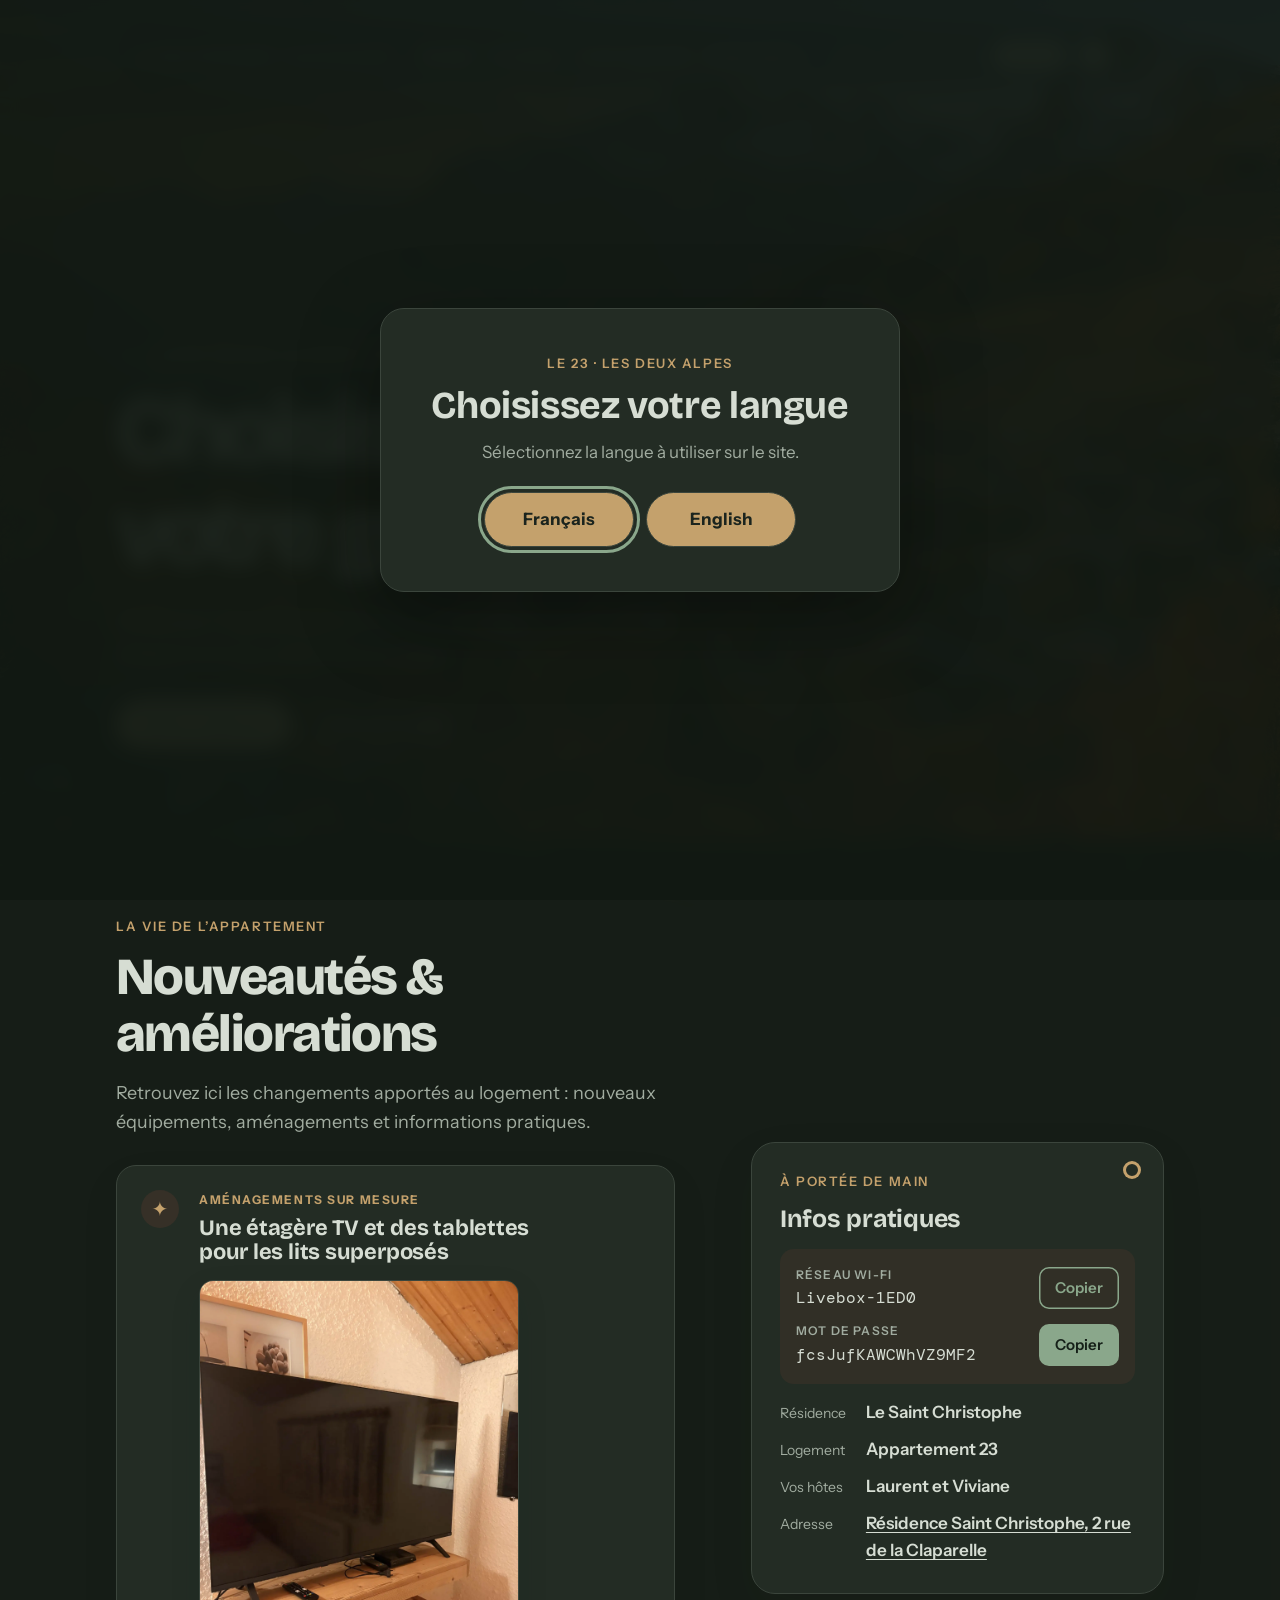
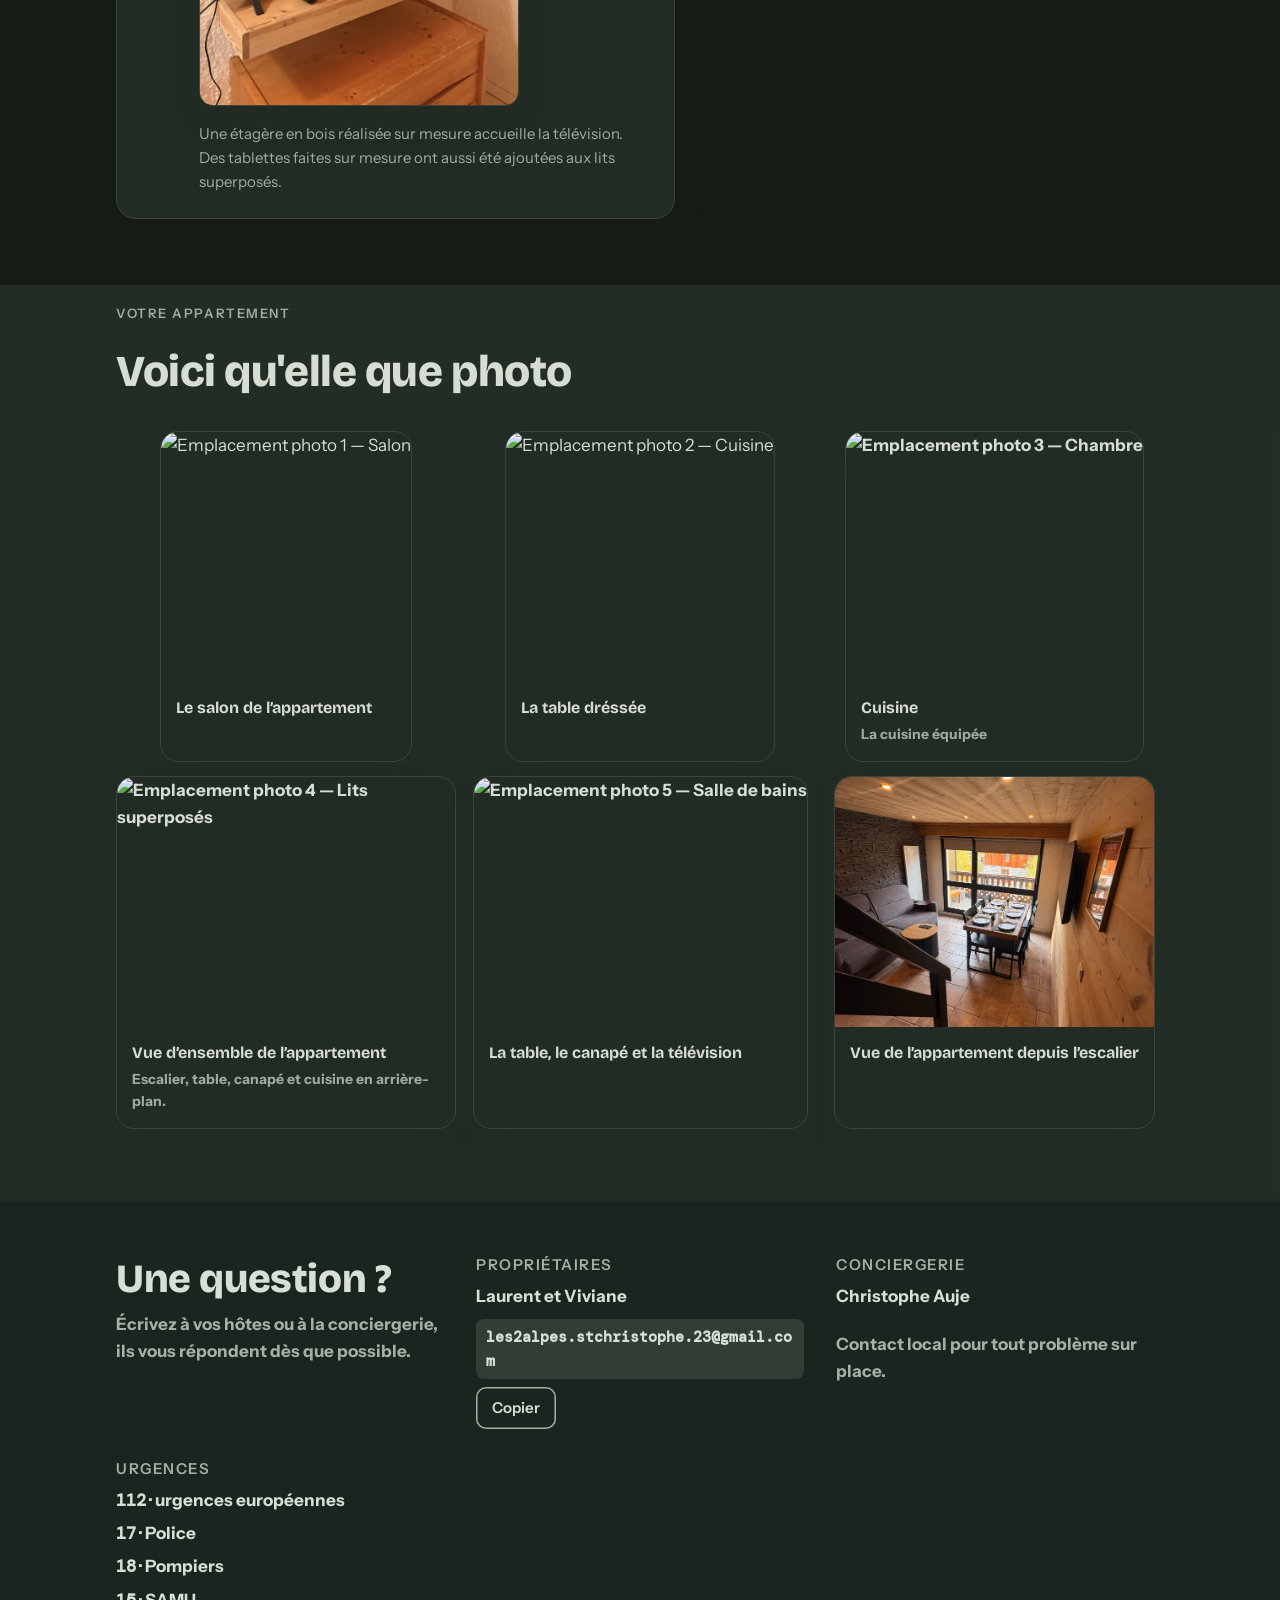
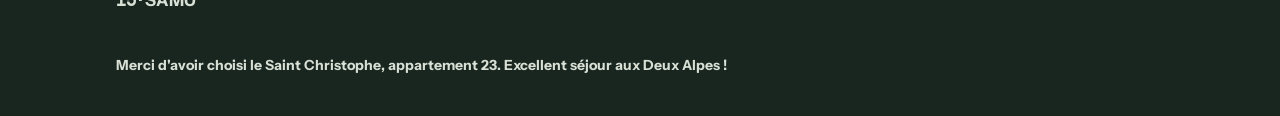
==== commit 38a5540f: "Add files via upload" ====
--- a/index.html
+++ b/index.html
@@ -1,5 +1,5 @@
 <!DOCTYPE html>
-<html data-theme="dark" lang="fr"><head><meta charset="utf-8"/><meta content="width=device-width,initial-scale=1,viewport-fit=cover" name="viewport"/><meta content="Choisissez le guide du logement ou de la station, puis consultez les informations essentielles et les nouveautés de l’appartement 23." name="description"/><title>Le 23 — Appartement 23 · Les Deux Alpes</title><script>try { if (localStorage.getItem('le23-language-choice-v1') === 'done') document.documentElement.setAttribute('data-language-gate', 'done'); } catch (e) {}</script><link href="https://fonts.googleapis.com" rel="preconnect"/><link crossorigin="" href="https://fonts.gstatic.com" rel="preconnect"/><link href="https://fonts.googleapis.com/css2?family=Bricolage+Grotesque:opsz,wght@12..96,500;12..96,700;12..96,800&amp;family=Instrument+Sans:wght@400;500;600&amp;family=DM+Mono:wght@500&amp;display=swap" rel="stylesheet"/><script src="le23-season.js"></script><link href="le23.css" rel="stylesheet"/></head><body><div aria-describedby="language-gate-description" aria-labelledby="language-gate-title" aria-modal="true" class="language-gate" id="language-gate" role="dialog"><div class="language-gate-card"><p class="eyebrow">Le 23 · Les Deux Alpes</p><h2 id="language-gate-title">Choisissez votre langue</h2><p id="language-gate-description">Sélectionnez la langue à utiliser sur le site.</p><div class="language-gate-actions"><button data-language-choice="fr" type="button">Français</button><button data-language-choice="en" type="button">English</button></div></div></div><header class="hero" data-page="home" id="top">
+<html data-theme="dark" lang="fr"><head><meta charset="utf-8"/><meta content="width=device-width,initial-scale=1,viewport-fit=cover" name="viewport"/><meta content="Choisissez le guide du logement ou de la station, puis consultez les informations essentielles et les nouveautés de l’appartement 23." name="description"/><title>Le 23 — Appartement 23 · Les Deux Alpes</title><script>try { if (localStorage.getItem('le23-language-choice-v3') === 'done') document.documentElement.setAttribute('data-language-gate', 'done'); } catch (e) {}</script><link href="https://fonts.googleapis.com" rel="preconnect"/><link crossorigin="" href="https://fonts.gstatic.com" rel="preconnect"/><link href="https://fonts.googleapis.com/css2?family=Bricolage+Grotesque:opsz,wght@12..96,500;12..96,700;12..96,800&amp;family=Instrument+Sans:wght@400;500;600&amp;family=DM+Mono:wght@500&amp;display=swap" rel="stylesheet"/><script src="le23-season.js"></script><link href="le23.css" rel="stylesheet"/></head><body><div aria-describedby="language-gate-description" aria-labelledby="language-gate-title" aria-modal="true" class="language-gate" id="language-gate" role="dialog"><div class="language-gate-card"><p class="eyebrow">Le 23 · Les Deux Alpes</p><h2 id="language-gate-title">Choisissez votre langue</h2><p id="language-gate-description">Sélectionnez la langue à utiliser sur le site.</p><div class="language-gate-actions"><button data-language-choice="fr" type="button">Français</button><button data-language-choice="en" type="button">English</button></div></div></div><header class="hero" data-page="home" id="top">
 <canvas aria-hidden="true" id="fx"></canvas>
 <svg aria-hidden="true" class="ridges" preserveaspectratio="none" viewbox="0 0 1440 150">
 <path d="M0,95 L110,48 L200,80 L320,22 L440,84 L550,52 L690,104 L830,38 L950,88 L1090,30 L1220,86 L1330,56 L1440,92 L1440,150 L0,150 Z" fill="var(--r1)"></path>
@@ -74,7 +74,7 @@
 <dt>Adresse</dt><dd><a href="https://www.google.com/maps/dir/?api=1&amp;destination=Residence%20Saint%20Christophe%202%20rue%20de%20la%20Claparelle%2038860%20Les%20Deux%20Alpes" rel="noopener" target="_blank">Résidence Saint Christophe, 2 rue de la Claparelle</a></dd></dl>
 </aside>
 </div>
-</section></main><footer class="contact" id="contact">
+</section><section aria-labelledby="apartment-gallery-title" class="band alt photo-gallery" id="photos-appartement"><div class="wrap"><div class="section-head"><p class="eyebrow">Votre appartement</p><h2 id="apartment-gallery-title">Voici qu'elle que photo</h2><p></p></div><div class="photo-grid photo-grid-extra apartment-photo-grid"><figure class="photo-card"><img alt="Emplacement photo 1 — Salon" loading="lazy" src="appartement-photo-01.jpeg"/><figcaption><strong>Le salon de l’appartement</strong></figcaption></figure><figure class="photo-card"><img alt="Emplacement photo 2 — Cuisine" loading="lazy" src="appartement-photo-02.jpeg"/><figcaption><strong>La table dréssée<strong></figcaption></figure><figure class="photo-card"><img alt="Emplacement photo 3 — Chambre" loading="lazy" src="appartement-photo-03.jpeg"/><figcaption><strong>Cuisine</strong>La cuisine équipée</figcaption></figure><figure class="photo-card"><img alt="Emplacement photo 4 — Lits superposés" loading="lazy" src="appartement-photo-04.jpeg"/><figcaption><strong>Vue d’ensemble de l’appartement</strong>Escalier, table, canapé et cuisine en arrière-plan.</figcaption></figure><figure class="photo-card"><img alt="Emplacement photo 5 — Salle de bains" loading="lazy" src="appartement-photo-05.jpeg"/><figcaption><strong>La table, le canapé et la télévision</strong></figcaption></figure><figure class="photo-card"><img alt="Emplacement photo 6 — Balcon" loading="lazy" src="appartement-photo-06.jpeg"/><figcaption><strong>Vue de l’appartement depuis l’escalier</strong></figcaption></figure></div></div></section></main><footer class="contact" id="contact">
 <div class="wrap">
 <div class="contact-grid">
 <div>
--- a/le23.css
+++ b/le23.css
@@ -234,6 +234,10 @@
 .tab[aria-selected="true"] { background: var(--accent); color: var(--on-accent); border-color: var(--accent); }
 .tab[aria-selected="true"] small { color: color-mix(in srgb, var(--on-accent) 80%, transparent); }
 .panel { background: var(--surface); border: 1px solid var(--line); border-radius: 18px; padding: 32px; min-width: 0; display: grid; gap: 20px; }
+.appliance-heading { display: grid; gap: 18px; }
+.appliance-heading img { display: block; width: 100%; aspect-ratio: 2 / 1; object-fit: cover; border-radius: 14px; border: 1px solid var(--line); background: var(--brass-soft); }
+.appliance-heading h3 { margin: 0; font-size: clamp(30px, 4vw, 46px); line-height: 1; font-weight: 800; }
+
 .panel h3 { font-size: 28px; font-weight: 800; }
 .panel .brandtag { font-family: var(--font-mono); font-size: 13px; color: var(--muted); display: block; margin-top: 6px; }
 .mini-steps { list-style: none; margin: 0; padding: 0; display: grid; gap: 14px; counter-reset: s; }
